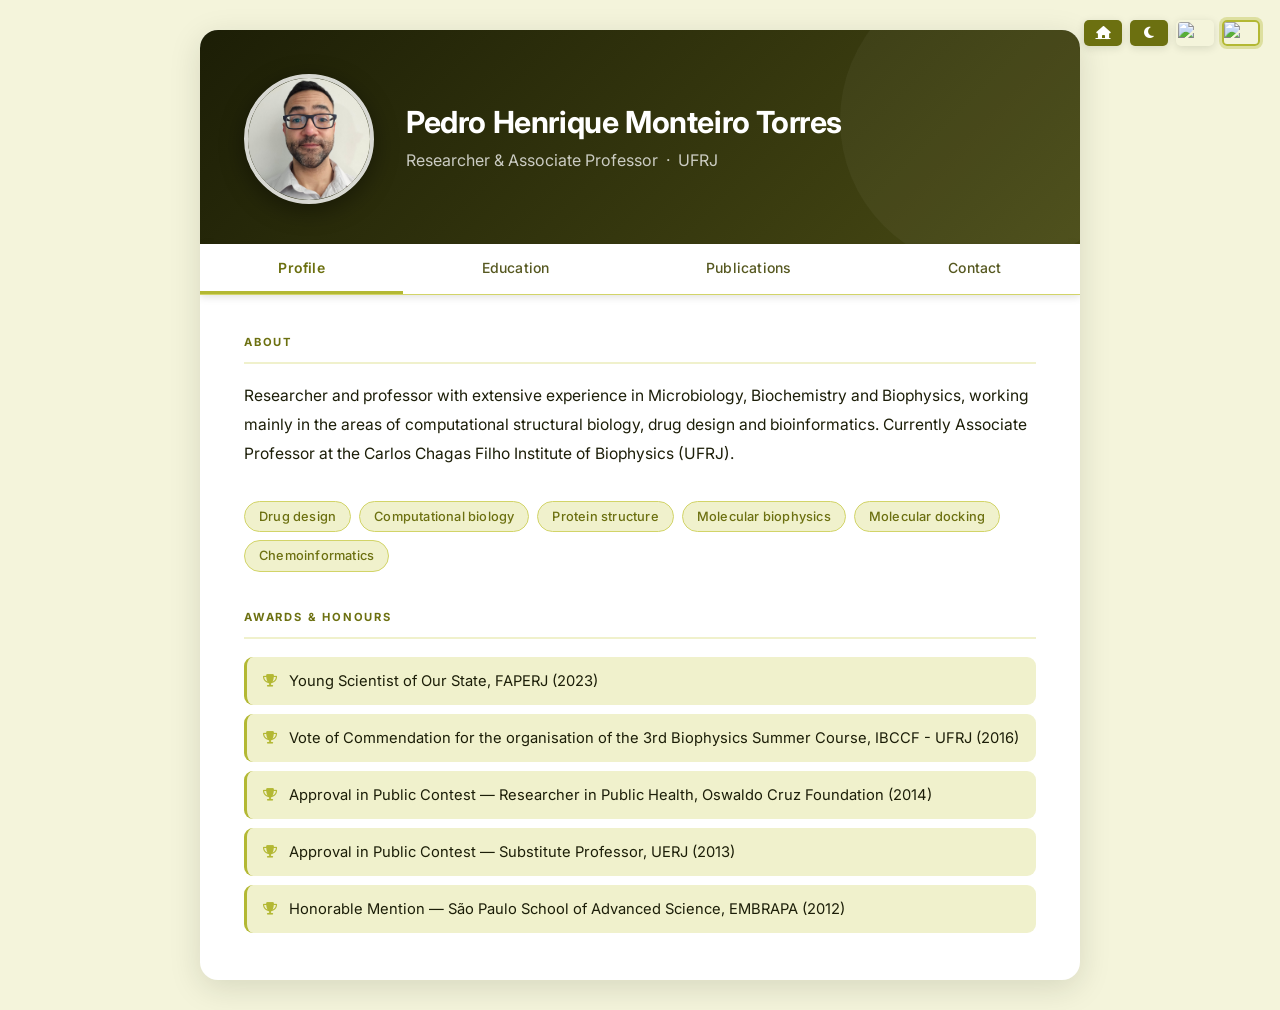
==== index.html @ a521c3f2 "Change favicon file reference from favicon.svg to favico.svg" ====
<!DOCTYPE html>
<html lang="en" data-theme="light">
<head>
    <meta charset="UTF-8">
    <meta name="viewport" content="width=device-width, initial-scale=1.0">
    <title>CV - Pedro Henrique Monteiro Torres</title>
    <link rel="preconnect" href="https://fonts.googleapis.com">
    <link rel="preconnect" href="https://fonts.gstatic.com" crossorigin>
    <link href="https://fonts.googleapis.com/css2?family=Inter:wght@300;400;500;600;700&display=swap" rel="stylesheet">
    <link rel="stylesheet" href="https://cdnjs.cloudflare.com/ajax/libs/font-awesome/6.5.0/css/all.min.css">
    <link rel="icon" type="image/svg+xml" href="favico.svg">
    <style>
        *, *::before, *::after { box-sizing: border-box; margin: 0; padding: 0; }

        /* ===== LIGHT MODE ===== */
        /* #b3b833 is decorative only (borders/dots). Text accents use #6c7010 (5:1 on white). */
        :root {
            --primary:       #26280a;
            --accent:        #6c7010;
            --accent-vivid:  #b3b833;
            --accent-light:  #f0f1cc;
            --text:          #1c1e08;
            --text-light:    #565820;
            --border:        #d2d468;
            --bg:            #f4f4db;
            --card:          #ffffff;
            --header-from:   #1c1e06;
            --header-to:     #484a14;
            --shadow:        rgba(26, 28, 8, 0.13);
            --tab-bg:        #ffffff;
            --toggle-bg:     #6c7010;
            --toggle-color:  #ffffff;
            --icon-bg:       #6c7010;
            --icon-color:    #ffffff;
        }

        /* ===== DARK MODE ===== */
        /* Background is near-black neutral. Only accents (#b3b833) carry the color. */
        [data-theme="dark"] {
            --primary:       #f0f0f0;
            --accent:        #b3b833;
            --accent-vivid:  #b3b833;
            --accent-light:  #1e1e1e;
            --text:          #e0e0e0;
            --text-light:    #888888;
            --border:        #2a2a2a;
            --bg:            #0d0d0d;
            --card:          #161616;
            --header-from:   #0d0d0d;
            --header-to:     #1c1c1c;
            --shadow:        rgba(0, 0, 0, 0.65);
            --tab-bg:        #161616;
            --toggle-bg:     #b3b833;
            --toggle-color:  #0d0d0d;
            --icon-bg:       #222222;
            --icon-color:    #b3b833;
        }

        body {
            font-family: 'Inter', -apple-system, BlinkMacSystemFont, "Segoe UI", sans-serif;
            line-height: 1.7;
            color: var(--text);
            background-color: var(--bg);
            margin: 0;
            padding: 30px 20px;
            min-height: 100vh;
            transition: background-color 0.3s, color 0.3s;
        }

        /* ===== CONTROLS ===== */
        .controls {
            position: fixed;
            top: 20px;
            right: 20px;
            display: flex;
            align-items: center;
            gap: 8px;
            z-index: 1000;
        }

        .theme-toggle {
            width: 38px;
            height: 26px;
            background: var(--toggle-bg);
            color: var(--toggle-color);
            border: none;
            border-radius: 5px;
            cursor: pointer;
            display: flex;
            align-items: center;
            justify-content: center;
            font-size: 0.82em;
            box-shadow: 0 2px 8px var(--shadow);
            transition: background 0.3s, color 0.3s, transform 0.2s;
            flex-shrink: 0;
        }

        .theme-toggle:hover { transform: scale(1.1); }

        .language-flag {
            width: 38px;
            height: 26px;
            cursor: pointer;
            border-radius: 5px;
            border: 2px solid transparent;
            box-shadow: 0 2px 8px var(--shadow);
            object-fit: cover;
            transition: transform 0.2s, border-color 0.2s, box-shadow 0.2s;
        }

        .language-flag:hover { transform: scale(1.1); }
        .language-flag.active {
            border-color: var(--accent-vivid);
            box-shadow: 0 0 0 3px rgba(179, 184, 51, 0.35);
        }

        /* ===== CONTAINER ===== */
        .container {
            max-width: 880px;
            margin: 0 auto;
            background: var(--card);
            border-radius: 18px;
            overflow: hidden;
            box-shadow: 0 8px 32px var(--shadow);
            transition: background 0.3s, box-shadow 0.3s;
        }

        .cv-language-content { display: none; }
        .cv-language-content.active { display: block; }

        /* ===== HEADER ===== */
        .header {
            background: linear-gradient(135deg, var(--header-from) 0%, var(--header-to) 100%);
            padding: 44px 44px 40px;
            color: #fff;
            display: flex;
            align-items: center;
            gap: 32px;
            position: relative;
            overflow: hidden;
            transition: background 0.3s;
        }

        .header::after {
            content: '';
            position: absolute;
            top: -60px; right: -60px;
            width: 300px; height: 300px;
            background: rgba(255,255,255,0.04);
            border-radius: 50%;
            pointer-events: none;
        }

        .profile-pic {
            width: 130px; height: 130px;
            border-radius: 50%;
            object-fit: cover;
            border: 4px solid rgba(255,255,255,0.82);
            box-shadow: 0 6px 24px rgba(0,0,0,0.4);
            flex-shrink: 0;
            position: relative; z-index: 1;
        }

        .header-info { position: relative; z-index: 1; }

        .header-info h1 {
            font-size: 1.9em;
            font-weight: 700;
            letter-spacing: -0.4px;
            margin-bottom: 6px;
            line-height: 1.2;
        }

        .header-info h2 {
            font-size: 1em;
            font-weight: 400;
            opacity: 0.75;
        }

        /* ===== NAVIGATION ===== */
        .tabs {
            display: flex;
            background: var(--tab-bg);
            border-bottom: 1px solid var(--border);
            position: sticky; top: 0; z-index: 100;
            box-shadow: 0 2px 8px var(--shadow);
            transition: background 0.3s, border-color 0.3s;
        }

        .tab-button {
            background: none;
            border: none;
            border-bottom: 3px solid transparent;
            color: var(--text-light);
            padding: 15px 20px;
            cursor: pointer;
            font-size: 0.875em;
            font-weight: 500;
            font-family: inherit;
            flex-grow: 1;
            transition: color 0.2s, background 0.2s, border-color 0.2s;
            letter-spacing: 0.2px;
        }

        .tab-button:hover {
            color: var(--accent);
            background: var(--accent-light);
        }

        .tab-button.active {
            color: var(--accent);
            border-bottom-color: var(--accent-vivid);
            font-weight: 600;
        }

        /* ===== CONTENT ===== */
        .tab-content {
            display: none;
            padding: 38px 44px;
            animation: fadeUp 0.3s ease;
        }

        .tab-content.active { display: block; }

        @keyframes fadeUp {
            from { opacity: 0; transform: translateY(10px); }
            to   { opacity: 1; transform: translateY(0); }
        }

        .section-title {
            font-size: 0.7em;
            font-weight: 700;
            text-transform: uppercase;
            letter-spacing: 1.8px;
            color: var(--accent);
            margin-bottom: 18px;
            padding-bottom: 10px;
            border-bottom: 2px solid var(--accent-light);
            transition: color 0.3s, border-color 0.3s;
        }

        .section-gap { margin-top: 36px; }

        .about-text {
            font-size: 0.975em;
            line-height: 1.85;
            margin-bottom: 32px;
            color: var(--text);
        }

        /* Awards */
        .awards-list { list-style: none; }

        .awards-list li {
            display: flex;
            align-items: flex-start;
            gap: 12px;
            padding: 13px 16px;
            margin-bottom: 9px;
            background: var(--accent-light);
            border-radius: 9px;
            border-left: 3px solid var(--accent-vivid);
            font-size: 0.92em;
            line-height: 1.5;
            transition: background 0.3s;
        }

        .awards-list li::before {
            content: '\f091';
            font-family: 'Font Awesome 6 Free';
            font-weight: 900;
            color: var(--accent-vivid);
            font-size: 0.85em;
            margin-top: 2px;
            flex-shrink: 0;
        }

        /* Timeline */
        .timeline { position: relative; padding-left: 28px; }

        .timeline::before {
            content: '';
            position: absolute;
            left: 7px; top: 8px; bottom: 4px;
            width: 2px;
            background: var(--border);
        }

        .timeline-item { position: relative; margin-bottom: 26px; }

        .timeline-item::before {
            content: '';
            position: absolute;
            left: -28px; top: 5px;
            width: 14px; height: 14px;
            border-radius: 50%;
            background: var(--card);
            border: 3px solid var(--accent-vivid);
            box-shadow: 0 0 0 3px rgba(179, 184, 51, 0.2);
            transition: background 0.3s;
        }

        .timeline-title {
            font-weight: 600;
            color: var(--primary);
            font-size: 0.95em;
            line-height: 1.4;
            transition: color 0.3s;
        }

        .timeline-sub {
            color: var(--text-light);
            font-size: 0.845em;
            margin-top: 3px;
        }

        /* Publications */
        .pub-list { list-style: none; }

        .pub-item {
            padding: 14px 16px;
            margin-bottom: 9px;
            background: var(--accent-light);
            border-radius: 9px;
            font-size: 0.875em;
            line-height: 1.65;
            border: 1px solid var(--border);
            transition: box-shadow 0.2s, border-color 0.2s, background 0.3s;
        }

        .pub-item:hover {
            box-shadow: 0 3px 14px var(--shadow);
            border-color: var(--accent-vivid);
        }

        .pub-item a {
            color: var(--accent);
            text-decoration: none;
            font-weight: 500;
            font-size: 0.9em;
        }

        .pub-item a:hover { text-decoration: underline; }

        /* Contact */
        .contact-grid {
            display: grid;
            grid-template-columns: 1fr 1fr;
            gap: 14px;
        }

        .contact-card {
            display: flex;
            align-items: center;
            gap: 14px;
            padding: 18px 20px;
            background: var(--accent-light);
            border-radius: 11px;
            text-decoration: none;
            color: var(--text);
            border: 1px solid var(--border);
            transition: border-color 0.2s, transform 0.2s, box-shadow 0.2s;
        }

        .contact-card:hover {
            border-color: var(--accent-vivid);
            transform: translateY(-2px);
            box-shadow: 0 5px 16px var(--shadow);
        }

        .contact-icon {
            width: 42px; height: 42px;
            background: var(--icon-bg);
            color: var(--icon-color);
            border-radius: 50%;
            display: flex;
            align-items: center;
            justify-content: center;
            font-size: 1em;
            flex-shrink: 0;
            transition: background 0.3s, color 0.3s;
        }

        .contact-label {
            font-size: 0.68em;
            text-transform: uppercase;
            letter-spacing: 1px;
            color: var(--text-light);
            font-weight: 600;
            margin-bottom: 2px;
        }

        .contact-value {
            font-size: 0.88em;
            font-weight: 500;
            color: var(--accent);
            word-break: break-all;
        }

        /* Keywords */
        .keywords-row {
            display: flex;
            flex-wrap: wrap;
            gap: 8px;
            margin-top: 10px;
        }

        .keyword-tag {
            background: var(--accent-light);
            color: var(--accent);
            border: 1px solid var(--border);
            border-radius: 20px;
            padding: 4px 14px;
            font-size: 0.8em;
            font-weight: 500;
            letter-spacing: 0.2px;
            transition: background 0.2s, border-color 0.2s;
        }

        .keyword-tag:hover {
            border-color: var(--accent-vivid);
            background: var(--accent-light);
        }

        /* Funding */
        .funding-item {
            padding: 14px 16px;
            margin-bottom: 9px;
            background: var(--accent-light);
            border-radius: 9px;
            border-left: 3px solid var(--accent-vivid);
            font-size: 0.88em;
            line-height: 1.6;
            transition: background 0.3s;
        }

        .funding-item strong {
            display: block;
            color: var(--primary);
            font-size: 0.95em;
            margin-bottom: 3px;
        }

        .funding-meta {
            color: var(--text-light);
            font-size: 0.85em;
        }

        /* Responsive */
        @media (max-width: 620px) {
            body { padding: 10px; }
            .header { flex-direction: column; text-align: center; padding: 32px 24px 28px; }
            .tab-content { padding: 28px 22px; }
            .contact-grid { grid-template-columns: 1fr; }
            .tab-button { padding: 13px 10px; font-size: 0.8em; }
        }
    </style>
</head>
<body>

    <div class="controls">
        <a class="theme-toggle" href="https://monteirotorres.github.io" title="Home" aria-label="Back to landing page">
            <i class="fas fa-house"></i>
        </a>
        <button class="theme-toggle" id="theme-toggle" onclick="toggleTheme()" aria-label="Toggle dark/light mode">
            <i class="fas fa-moon" id="theme-icon"></i>
        </button>
        <img src="https://flagcdn.com/w40/br.png" class="language-flag" id="flag-pt" onclick="setLanguage('pt')" alt="Português">
        <img src="https://flagcdn.com/w40/us.png" class="language-flag" id="flag-en" onclick="setLanguage('en')" alt="English">
    </div>

    <div class="container">

        <!-- ===== PORTUGUÊS ===== -->
        <div id="cv-pt" class="cv-language-content">
            <div class="header">
                <img src="foto.jpg" alt="Pedro Henrique Monteiro Torres" class="profile-pic">
                <div class="header-info">
                    <h1>Pedro Henrique Monteiro Torres</h1>
                    <h2>Pesquisador &amp; Professor Adjunto &nbsp;·&nbsp; UFRJ</h2>
                </div>
            </div>

            <div class="tabs">
                <button class="tab-button active" onclick="openTab(event, 'perfil-pt')">Perfil</button>
                <button class="tab-button" onclick="openTab(event, 'formacao-pt')">Formação</button>
                <button class="tab-button" onclick="openTab(event, 'publicacoes-pt')">Publicações</button>
                <button class="tab-button" onclick="openTab(event, 'contato-pt')">Contato</button>
            </div>

            <div id="perfil-pt" class="tab-content active">
                <h3 class="section-title">Sobre</h3>
                <p class="about-text">Pesquisador e professor com vasta experiência em Microbiologia, Bioquímica e Biofísica, atuando principalmente nas áreas de biologia estrutural computacional, desenho de fármacos e bioinformática. Atualmente Professor Adjunto no Instituto de Biofísica Carlos Chagas Filho (UFRJ).</p>
                <div class="keywords-row">
                    <span class="keyword-tag">Desenho de fármacos</span>
                    <span class="keyword-tag">Biologia computacional</span>
                    <span class="keyword-tag">Estrutura de proteínas</span>
                    <span class="keyword-tag">Biofísica molecular</span>
                    <span class="keyword-tag">Docking molecular</span>
                    <span class="keyword-tag">Quimioinformática</span>
                </div>
                <h3 class="section-title section-gap">Prêmios e Títulos</h3>
                <ul class="awards-list">
                    <li>Jovem Cientista do Nosso Estado, FAPERJ (2023)</li>
                    <li>Moção de Louvor pela organização do 3° Curso de Verão em Biofísica, IBCCF - UFRJ (2016)</li>
                    <li>Aprovação em Concurso Público — Pesquisador em Saúde Pública, Fundação Oswaldo Cruz (2014)</li>
                    <li>Aprovação em Concurso Público — Professor Substituto, UERJ (2013)</li>
                    <li>Menção Honrosa — São Paulo School of Advanced Science, EMBRAPA (2012)</li>
                </ul>
            </div>

            <div id="formacao-pt" class="tab-content">
                <h3 class="section-title">Formação Acadêmica</h3>
                <div class="timeline">
                    <div class="timeline-item">
                        <div class="timeline-title">Doutorado em Ciências Biológicas (Biofísica)</div>
                        <div class="timeline-sub">Universidade Federal do Rio de Janeiro (UFRJ) &nbsp;·&nbsp; 2014</div>
                    </div>
                    <div class="timeline-item">
                        <div class="timeline-title">Mestrado em Ciências Biológicas (Biofísica)</div>
                        <div class="timeline-sub">Universidade Federal do Rio de Janeiro (UFRJ) &nbsp;·&nbsp; 2010</div>
                    </div>
                    <div class="timeline-item">
                        <div class="timeline-title">Graduação em Ciências Biológicas: Microbiologia e Imunologia</div>
                        <div class="timeline-sub">Universidade Federal do Rio de Janeiro (UFRJ) &nbsp;·&nbsp; 2008</div>
                    </div>
                </div>
                <h3 class="section-title section-gap">Experiência Profissional</h3>
                <div class="timeline">
                    <div class="timeline-item">
                        <div class="timeline-title">Professor Adjunto</div>
                        <div class="timeline-sub">UFRJ &nbsp;·&nbsp; Mar 2020 – Atual</div>
                    </div>
                    <div class="timeline-item">
                        <div class="timeline-title">Pesquisador Associado</div>
                        <div class="timeline-sub">University of Cambridge &nbsp;·&nbsp; 2018 – 2020</div>
                    </div>
                    <div class="timeline-item">
                        <div class="timeline-title">Pesquisador (Programa de Computação Científica)</div>
                        <div class="timeline-sub">Fiocruz &nbsp;·&nbsp; 2016 – 2018</div>
                    </div>
                    <div class="timeline-item">
                        <div class="timeline-title">Professor Substituto</div>
                        <div class="timeline-sub">UERJ &nbsp;·&nbsp; 2013 – 2014</div>
                    </div>
                </div>
                <h3 class="section-title section-gap">Financiamentos</h3>
                <div class="funding-item">
                    <strong>Centro Multiusuário Darcy Fontoura de Almeida: do desenvolvimento de modelos animais a análises biofísicas e de biomoléculas na saúde e na doença</strong>
                    <span class="funding-meta">FINEP &nbsp;·&nbsp; Nº 1368/24 &nbsp;·&nbsp; 2025 – presente</span>
                </div>
                <div class="funding-item">
                    <strong>Buscando Novos Compostos com Potencial Terapêutico: Uma Visão Integrativa da Biologia Computacional</strong>
                    <span class="funding-meta">FAPERJ &nbsp;·&nbsp; E-26/200.155/2023 &nbsp;·&nbsp; 2023 – 2025</span>
                </div>
                <div class="funding-item">
                    <strong>Desenvolvimento, Integração e Aplicação de Ferramentas Computacionais na Prospecção de Alvos e Compostos com Potencial Terapêutico</strong>
                    <span class="funding-meta">FAPERJ &nbsp;·&nbsp; E-26/211.545/2021 &nbsp;·&nbsp; 2022 – 2024</span>
                </div>
                <div class="funding-item">
                    <strong>Receptor para Fator de Ativação de Plaquetas (PAF) e Lisofosfatidilcolina (LPC) em <em>Trypanosoma cruzi</em> como Alvo para Quimioterapia Experimental</strong>
                    <span class="funding-meta">CNPq &nbsp;·&nbsp; 2022 – 2025</span>
                </div>
            </div>

            <div id="publicacoes-pt" class="tab-content">
                <h3 class="section-title">Artigos em Periódicos</h3>
                <ul class="pub-list">
                    <li class="pub-item">BANDEIRA, P.T. et al. (2025). Immunolocalization and 3D modeling of three unique proteins belonging to the costa of <em>Tritrichomonas foetus</em>. <em>Parasitology Research</em>. <a href="https://doi.org/10.1007/s00436-025-08466-4" target="_blank">[DOI]</a></li>
                    <li class="pub-item">GOMES, V.M.S. et al. (2025). RND/HAE-1 members in the Pseudomonadota phylum: exploring multidrug resistance. <em>Biophysical Reviews</em>. <a href="https://doi.org/10.1007/s12551-025-01297-8" target="_blank">[DOI]</a></li>
                    <li class="pub-item">DE VASCONCELOS E SOUZA, A. et al. (2024). Gene Expression and Prognostic Value of NADPH Oxidase Enzymes in Breast Cancer. <em>International Journal of Molecular Sciences</em>. <a href="https://doi.org/10.3390/ijms25063464" target="_blank">[DOI]</a></li>
                    <li class="pub-item">MOTTIN, M. et al. (2022). Chalcones from <em>Angelica keiskei</em> (ashitaba) inhibit key Zika virus replication proteins. <em>Bioorganic Chemistry</em>. <a href="https://doi.org/10.1016/j.bioorg.2022.105649" target="_blank">[DOI]</a></li>
                    <li class="pub-item">COELHO, F.S. et al. (2021). A novel receptor for platelet-activating factor and lysophosphatidylcholine in <em>Trypanosoma cruzi</em>. <em>Molecular Microbiology</em>. <a href="https://doi.org/10.1111/mmi.14778" target="_blank">[DOI]</a></li>
                    <li class="pub-item">ALSULAMI, A.F. et al. (2021). COSMIC Cancer Gene Census 3D database: understanding the impacts of mutations on cancer targets. <em>Briefings in Bioinformatics</em>. <a href="https://doi.org/10.1093/bib/bbab220" target="_blank">[DOI]</a></li>
                    <li class="pub-item">JOFILY, P. et al. (2021). Improving Blind Docking in DOCK6 through an Automated Preliminary Fragment Probing Strategy. <em>Molecules</em>. <a href="https://doi.org/10.3390/molecules26051224" target="_blank">[DOI]</a></li>
                    <li class="pub-item">MENDES, V. et al. (2021). Inhibiting <em>Mycobacterium tuberculosis</em> CoaBC by targeting an allosteric site. <em>Nature Communications</em>. <a href="https://doi.org/10.1038/s41467-020-20224-x" target="_blank">[DOI]</a></li>
                    <li class="pub-item">BEAUDOIN, C.A. et al. (2021). Predicted structural mimicry of spike receptor-binding motifs from highly pathogenic human coronaviruses. <em>Computational and Structural Biotechnology Journal</em>. <a href="https://doi.org/10.1016/j.csbj.2021.06.041" target="_blank">[DOI]</a></li>
                    <li class="pub-item">TORRES, P.H.M. et al. (2021). ProtCHOIR: a tool for proteome-scale generation of homo-oligomers. <em>Briefings in Bioinformatics</em>. <a href="https://doi.org/10.1093/bib/bbab182" target="_blank">[DOI]</a></li>
                    <li class="pub-item">ALSULAMI, A.F. et al. (2021). SARS-CoV-2 3D database: understanding the coronavirus proteome and evaluating possible drug targets. <em>Briefings in Bioinformatics</em>. <a href="https://doi.org/10.1093/bib/bbaa404" target="_blank">[DOI]</a></li>
                    <li class="pub-item">VEDITHI, S.C. et al. (2021). Structure-Guided Computational Approaches to Unravel Druggable Proteomic Landscape of <em>Mycobacterium leprae</em>. <em>Frontiers in Molecular Biosciences</em>. <a href="https://doi.org/10.3389/fmolb.2021.663301" target="_blank">[DOI]</a></li>
                    <li class="pub-item">COPOIU, L. et al. (2020). ProCarbDB: a database of carbohydrate-binding proteins. <em>Nucleic Acids Research</em>. <a href="https://doi.org/10.1093/nar/gkz860" target="_blank">[DOI]</a></li>
                    <li class="pub-item">TORRES, P.H.M. et al. (2019). Key Topics in Molecular Docking for Drug Design. <em>International Journal of Molecular Sciences</em>. <a href="https://doi.org/10.3390/ijms20184574" target="_blank">[DOI]</a></li>
                    <li class="pub-item">SKWARK, M.J. et al. (2019). Mabellini: a genome-wide database for understanding the structural proteome of <em>Mycobacterium abscessus</em>. <em>Database — Journal of Biological Databases and Curation</em>. <a href="https://doi.org/10.1093/database/baz113" target="_blank">[DOI]</a></li>
                    <li class="pub-item">MARYAM, A. et al. (2019). The Molecular Organization of Human cGMP Specific Phosphodiesterase 6 (PDE6). <em>Computational and Structural Biotechnology Journal</em>. <a href="https://doi.org/10.1016/j.csbj.2019.03.004" target="_blank">[DOI]</a></li>
                    <li class="pub-item">MOTTIN, M. et al. (2018). Computational drug discovery for the Zika virus. <em>Brazilian Journal of Pharmaceutical Sciences</em>. <a href="https://doi.org/10.1590/s2175-97902018000001002" target="_blank">[DOI]</a></li>
                    <li class="pub-item">GÓMEZ, M.M. et al. (2018). Genomic and structural features of the yellow fever virus from the 2016–2017 Brazilian outbreak. <em>Journal of General Virology</em>. <a href="https://doi.org/10.1099/jgv.0.001033" target="_blank">[DOI]</a></li>
                    <li class="pub-item">MARTINS, L.C. et al. (2018). Investigation of the binding mode of a novel cruzain inhibitor by docking, molecular dynamics, ab initio and MM/PBSA calculations. <em>Journal of Computer-Aided Molecular Design</em>. <a href="https://doi.org/10.1007/s10822-018-0112-3" target="_blank">[DOI]</a></li>
                    <li class="pub-item">MOTTIN, M. et al. (2018). The A–Z of Zika drug discovery. <em>Drug Discovery Today</em>. <a href="https://doi.org/10.1016/j.drudis.2018.06.014" target="_blank">[DOI]</a></li>
                    <li class="pub-item">SODERO, A.C.R. et al. (2017). Insights into cytochrome bc1 complex binding mode of antimalarial 2-hydroxy-1,4-naphthoquinones. <em>Memorias do Instituto Oswaldo Cruz</em>. <a href="https://doi.org/10.1590/0074-02760160417" target="_blank">[DOI]</a></li>
                    <li class="pub-item">TORRES, P.H.M. et al. (2016). Alternative Model for RND-Type Efflux Pump. <em>Journal of the Brazilian Chemical Society</em>. <a href="https://doi.org/10.5935/0103-5053.20160125" target="_blank">[DOI]</a></li>
                    <li class="pub-item">COSTA, L.B. et al. (2016). Compound profiling and 3D-QSAR studies of hydrazone derivatives with activity against intracellular <em>Trypanosoma cruzi</em>. <em>Bioorganic &amp; Medicinal Chemistry</em>. <a href="https://doi.org/10.1016/j.bmc.2016.02.027" target="_blank">[DOI]</a></li>
                    <li class="pub-item">SOARES, R.O. et al. (2016). Dataset showing the impact of the protonation states on molecular dynamics of HIV protease. <em>Data in Brief</em>. <a href="https://doi.org/10.1016/j.dib.2016.07.040" target="_blank">[DOI]</a></li>
                    <li class="pub-item">SOARES, R.O. et al. (2016). Unraveling HIV Protease Flaps Dynamics by Constant pH Molecular Dynamics Simulations. <em>Journal of Structural Biology</em>. <a href="https://doi.org/10.1016/j.jsb.2016.06.006" target="_blank">[DOI]</a></li>
                    <li class="pub-item">DE OLIVEIRA, V.M. et al. (2014). New treatments for Chagas disease and the relationship between chagasic patients and cancers. <em>Cancer Research Journal</em>. <a href="https://doi.org/10.11648/j.crj.s.2014020601.12" target="_blank">[DOI]</a></li>
                    <li class="pub-item">HOELZ, L.V.B. et al. (2013). G Protein-Coupled Receptors. <em>Revista Virtual de Química</em>. <a href="https://doi.org/10.5935/1984-6835.20130071" target="_blank">[DOI]</a></li>
                    <li class="pub-item">TORRES, P.H.M. et al. (2011). Structural analysis of the N-terminal fragment of the antiangiogenic protein endostatin. <em>Proteins</em>. <a href="https://doi.org/10.1002/prot.23096" target="_blank">[DOI]</a></li>
                </ul>
                <h3 class="section-title section-gap">Preprints</h3>
                <ul class="pub-list">
                    <li class="pub-item">SKWARK, M.J. et al. (2019). Analysis of metabolic pathways in mycobacteria to aid drug-target identification. <em>bioRxiv</em>. <a href="https://doi.org/10.1101/535856" target="_blank">[DOI]</a></li>
                </ul>
                <h3 class="section-title section-gap">Capítulos de Livros</h3>
                <ul class="pub-list">
                    <li class="pub-item">Waman, V.P. et al. (2020). The Genome3D Consortium for Structural Annotations of Selected Model Organisms. In: <em>Methods in Molecular Biology</em>. <a href="https://doi.org/10.1007/978-1-0716-0708-4_3" target="_blank">[DOI]</a></li>
                    <li class="pub-item">HOELZ, L.V.B. et al. (2015). G Protein-Coupled Receptors. In: <em>Compendium of Medicinal Chemistry</em>.</li>
                </ul>
                <h3 class="section-title section-gap">Resumos em Anais de Eventos</h3>
                <ul class="pub-list">
                    <li class="pub-item">TORRES, P.H.M. et al. (2010). Conformational Analysis of an Antiangiogenic and Antitumor Endostatin-Derived Peptide. In: <em>II Encontro Anual do INBEB</em>.</li>
                    <li class="pub-item">TORRES, P.H.M. et al. (2010). Conformational Analysis of an Antiangiogenic and Antitumor Endostatin-Derived Peptide. In: <em>3rd Latin American Protein Society Meeting</em>.</li>
                    <li class="pub-item">TORRES, P.H.M. et al. (2010). Molecular Dynamics Assisted Planning of Antiangiogenic Peptides Based on Endostatin. In: <em>III Latin American Postgraduate Program of Biophysics Course</em>.</li>
                </ul>
            </div>

            <div id="contato-pt" class="tab-content">
                <h3 class="section-title">Entre em Contato</h3>
                <div class="contact-grid">
                    <a href="mailto:monteirotorres@biof.ufrj.br" class="contact-card">
                        <div class="contact-icon"><i class="fas fa-envelope"></i></div>
                        <div>
                            <div class="contact-label">Email</div>
                            <div class="contact-value">monteirotorres@biof.ufrj.br</div>
                        </div>
                    </a>
                    <a href="http://lattes.cnpq.br/4188974374017863" target="_blank" class="contact-card">
                        <div class="contact-icon"><i class="fas fa-graduation-cap"></i></div>
                        <div>
                            <div class="contact-label">Currículo Lattes</div>
                            <div class="contact-value">Ver perfil no CNPq</div>
                        </div>
                    </a>
                    <a href="https://orcid.org/0000-0002-0945-1495" target="_blank" class="contact-card">
                        <div class="contact-icon"><i class="fab fa-orcid"></i></div>
                        <div>
                            <div class="contact-label">ORCID</div>
                            <div class="contact-value">0000-0002-0945-1495</div>
                        </div>
                    </a>
                    <a href="http://lmdm.biof.ufrj.br/en/" target="_blank" class="contact-card">
                        <div class="contact-icon"><i class="fas fa-flask"></i></div>
                        <div>
                            <div class="contact-label">Laboratório</div>
                            <div class="contact-value">LMDM – UFRJ</div>
                        </div>
                    </a>
                    <a href="http://www.researcherid.com/rid/C-7657-2015" target="_blank" class="contact-card">
                        <div class="contact-icon"><i class="fas fa-id-badge"></i></div>
                        <div>
                            <div class="contact-label">ResearcherID</div>
                            <div class="contact-value">C-7657-2015</div>
                        </div>
                    </a>
                    <a href="http://www.scopus.com/inward/authorDetails.url?authorID=57150247900&partnerID=MN8TOARS" target="_blank" class="contact-card">
                        <div class="contact-icon"><i class="fas fa-book-open"></i></div>
                        <div>
                            <div class="contact-label">Scopus Author ID</div>
                            <div class="contact-value">57150247900</div>
                        </div>
                    </a>
                </div>
            </div>
        </div>

        <!-- ===== ENGLISH ===== -->
        <div id="cv-en" class="cv-language-content">
            <div class="header">
                <img src="foto.jpg" alt="Pedro Henrique Monteiro Torres" class="profile-pic">
                <div class="header-info">
                    <h1>Pedro Henrique Monteiro Torres</h1>
                    <h2>Researcher &amp; Associate Professor &nbsp;·&nbsp; UFRJ</h2>
                </div>
            </div>

            <div class="tabs">
                <button class="tab-button active" onclick="openTab(event, 'perfil-en')">Profile</button>
                <button class="tab-button" onclick="openTab(event, 'formacao-en')">Education</button>
                <button class="tab-button" onclick="openTab(event, 'publicacoes-en')">Publications</button>
                <button class="tab-button" onclick="openTab(event, 'contato-en')">Contact</button>
            </div>

            <div id="perfil-en" class="tab-content active">
                <h3 class="section-title">About</h3>
                <p class="about-text">Researcher and professor with extensive experience in Microbiology, Biochemistry and Biophysics, working mainly in the areas of computational structural biology, drug design and bioinformatics. Currently Associate Professor at the Carlos Chagas Filho Institute of Biophysics (UFRJ).</p>
                <div class="keywords-row">
                    <span class="keyword-tag">Drug design</span>
                    <span class="keyword-tag">Computational biology</span>
                    <span class="keyword-tag">Protein structure</span>
                    <span class="keyword-tag">Molecular biophysics</span>
                    <span class="keyword-tag">Molecular docking</span>
                    <span class="keyword-tag">Chemoinformatics</span>
                </div>
                <h3 class="section-title section-gap">Awards &amp; Honours</h3>
                <ul class="awards-list">
                    <li>Young Scientist of Our State, FAPERJ (2023)</li>
                    <li>Vote of Commendation for the organisation of the 3rd Biophysics Summer Course, IBCCF - UFRJ (2016)</li>
                    <li>Approval in Public Contest — Researcher in Public Health, Oswaldo Cruz Foundation (2014)</li>
                    <li>Approval in Public Contest — Substitute Professor, UERJ (2013)</li>
                    <li>Honorable Mention — São Paulo School of Advanced Science, EMBRAPA (2012)</li>
                </ul>
            </div>

            <div id="formacao-en" class="tab-content">
                <h3 class="section-title">Academic Background</h3>
                <div class="timeline">
                    <div class="timeline-item">
                        <div class="timeline-title">PhD in Biological Sciences (Biophysics)</div>
                        <div class="timeline-sub">Federal University of Rio de Janeiro (UFRJ) &nbsp;·&nbsp; 2014</div>
                    </div>
                    <div class="timeline-item">
                        <div class="timeline-title">Master in Biological Sciences (Biophysics)</div>
                        <div class="timeline-sub">Federal University of Rio de Janeiro (UFRJ) &nbsp;·&nbsp; 2010</div>
                    </div>
                    <div class="timeline-item">
                        <div class="timeline-title">Bachelor in Biological Sciences: Microbiology and Immunology</div>
                        <div class="timeline-sub">Federal University of Rio de Janeiro (UFRJ) &nbsp;·&nbsp; 2008</div>
                    </div>
                </div>
                <h3 class="section-title section-gap">Professional Experience</h3>
                <div class="timeline">
                    <div class="timeline-item">
                        <div class="timeline-title">Associate Professor</div>
                        <div class="timeline-sub">UFRJ &nbsp;·&nbsp; Mar 2020 – Present</div>
                    </div>
                    <div class="timeline-item">
                        <div class="timeline-title">Associate Researcher</div>
                        <div class="timeline-sub">University of Cambridge &nbsp;·&nbsp; 2018 – 2020</div>
                    </div>
                    <div class="timeline-item">
                        <div class="timeline-title">Researcher (Scientific Computing Program)</div>
                        <div class="timeline-sub">Fiocruz &nbsp;·&nbsp; 2016 – 2018</div>
                    </div>
                    <div class="timeline-item">
                        <div class="timeline-title">Substitute Professor</div>
                        <div class="timeline-sub">UERJ &nbsp;·&nbsp; 2013 – 2014</div>
                    </div>
                </div>
                <h3 class="section-title section-gap">Funding</h3>
                <div class="funding-item">
                    <strong>Darcy Fontoura de Almeida Multiuser Center: from the development of animal models to biophysical and biomolecular analyses in health and disease</strong>
                    <span class="funding-meta">FINEP &nbsp;·&nbsp; No. 1368/24 &nbsp;·&nbsp; 2025 – present</span>
                </div>
                <div class="funding-item">
                    <strong>Searching for New Compounds with Therapeutic Potential: An Integrative View of Computational Biology</strong>
                    <span class="funding-meta">FAPERJ &nbsp;·&nbsp; E-26/200.155/2023 &nbsp;·&nbsp; 2023 – 2025</span>
                </div>
                <div class="funding-item">
                    <strong>Development, Integration and Application of Computational Tools in the Prospecting of Targets and Compounds with Therapeutic Potential</strong>
                    <span class="funding-meta">FAPERJ &nbsp;·&nbsp; E-26/211.545/2021 &nbsp;·&nbsp; 2022 – 2024</span>
                </div>
                <div class="funding-item">
                    <strong>Receptor for Platelet Activating Factor (PAF) and Lysophosphatidylcholine (LPC) in <em>Trypanosoma cruzi</em> as a Target for Experimental Chemotherapy</strong>
                    <span class="funding-meta">CNPq &nbsp;·&nbsp; 2022 – 2025</span>
                </div>
            </div>

            <div id="publicacoes-en" class="tab-content">
                <h3 class="section-title">Journal Articles</h3>
                <ul class="pub-list">
                    <li class="pub-item">BANDEIRA, P.T. et al. (2025). Immunolocalization and 3D modeling of three unique proteins belonging to the costa of <em>Tritrichomonas foetus</em>. <em>Parasitology Research</em>. <a href="https://doi.org/10.1007/s00436-025-08466-4" target="_blank">[DOI]</a></li>
                    <li class="pub-item">GOMES, V.M.S. et al. (2025). RND/HAE-1 members in the Pseudomonadota phylum: exploring multidrug resistance. <em>Biophysical Reviews</em>. <a href="https://doi.org/10.1007/s12551-025-01297-8" target="_blank">[DOI]</a></li>
                    <li class="pub-item">DE VASCONCELOS E SOUZA, A. et al. (2024). Gene Expression and Prognostic Value of NADPH Oxidase Enzymes in Breast Cancer. <em>International Journal of Molecular Sciences</em>. <a href="https://doi.org/10.3390/ijms25063464" target="_blank">[DOI]</a></li>
                    <li class="pub-item">MOTTIN, M. et al. (2022). Chalcones from <em>Angelica keiskei</em> (ashitaba) inhibit key Zika virus replication proteins. <em>Bioorganic Chemistry</em>. <a href="https://doi.org/10.1016/j.bioorg.2022.105649" target="_blank">[DOI]</a></li>
                    <li class="pub-item">COELHO, F.S. et al. (2021). A novel receptor for platelet-activating factor and lysophosphatidylcholine in <em>Trypanosoma cruzi</em>. <em>Molecular Microbiology</em>. <a href="https://doi.org/10.1111/mmi.14778" target="_blank">[DOI]</a></li>
                    <li class="pub-item">ALSULAMI, A.F. et al. (2021). COSMIC Cancer Gene Census 3D database: understanding the impacts of mutations on cancer targets. <em>Briefings in Bioinformatics</em>. <a href="https://doi.org/10.1093/bib/bbab220" target="_blank">[DOI]</a></li>
                    <li class="pub-item">JOFILY, P. et al. (2021). Improving Blind Docking in DOCK6 through an Automated Preliminary Fragment Probing Strategy. <em>Molecules</em>. <a href="https://doi.org/10.3390/molecules26051224" target="_blank">[DOI]</a></li>
                    <li class="pub-item">MENDES, V. et al. (2021). Inhibiting <em>Mycobacterium tuberculosis</em> CoaBC by targeting an allosteric site. <em>Nature Communications</em>. <a href="https://doi.org/10.1038/s41467-020-20224-x" target="_blank">[DOI]</a></li>
                    <li class="pub-item">BEAUDOIN, C.A. et al. (2021). Predicted structural mimicry of spike receptor-binding motifs from highly pathogenic human coronaviruses. <em>Computational and Structural Biotechnology Journal</em>. <a href="https://doi.org/10.1016/j.csbj.2021.06.041" target="_blank">[DOI]</a></li>
                    <li class="pub-item">TORRES, P.H.M. et al. (2021). ProtCHOIR: a tool for proteome-scale generation of homo-oligomers. <em>Briefings in Bioinformatics</em>. <a href="https://doi.org/10.1093/bib/bbab182" target="_blank">[DOI]</a></li>
                    <li class="pub-item">ALSULAMI, A.F. et al. (2021). SARS-CoV-2 3D database: understanding the coronavirus proteome and evaluating possible drug targets. <em>Briefings in Bioinformatics</em>. <a href="https://doi.org/10.1093/bib/bbaa404" target="_blank">[DOI]</a></li>
                    <li class="pub-item">VEDITHI, S.C. et al. (2021). Structure-Guided Computational Approaches to Unravel Druggable Proteomic Landscape of <em>Mycobacterium leprae</em>. <em>Frontiers in Molecular Biosciences</em>. <a href="https://doi.org/10.3389/fmolb.2021.663301" target="_blank">[DOI]</a></li>
                    <li class="pub-item">COPOIU, L. et al. (2020). ProCarbDB: a database of carbohydrate-binding proteins. <em>Nucleic Acids Research</em>. <a href="https://doi.org/10.1093/nar/gkz860" target="_blank">[DOI]</a></li>
                    <li class="pub-item">TORRES, P.H.M. et al. (2019). Key Topics in Molecular Docking for Drug Design. <em>International Journal of Molecular Sciences</em>. <a href="https://doi.org/10.3390/ijms20184574" target="_blank">[DOI]</a></li>
                    <li class="pub-item">SKWARK, M.J. et al. (2019). Mabellini: a genome-wide database for understanding the structural proteome of <em>Mycobacterium abscessus</em>. <em>Database — Journal of Biological Databases and Curation</em>. <a href="https://doi.org/10.1093/database/baz113" target="_blank">[DOI]</a></li>
                    <li class="pub-item">MARYAM, A. et al. (2019). The Molecular Organization of Human cGMP Specific Phosphodiesterase 6 (PDE6). <em>Computational and Structural Biotechnology Journal</em>. <a href="https://doi.org/10.1016/j.csbj.2019.03.004" target="_blank">[DOI]</a></li>
                    <li class="pub-item">MOTTIN, M. et al. (2018). Computational drug discovery for the Zika virus. <em>Brazilian Journal of Pharmaceutical Sciences</em>. <a href="https://doi.org/10.1590/s2175-97902018000001002" target="_blank">[DOI]</a></li>
                    <li class="pub-item">GÓMEZ, M.M. et al. (2018). Genomic and structural features of the yellow fever virus from the 2016–2017 Brazilian outbreak. <em>Journal of General Virology</em>. <a href="https://doi.org/10.1099/jgv.0.001033" target="_blank">[DOI]</a></li>
                    <li class="pub-item">MARTINS, L.C. et al. (2018). Investigation of the binding mode of a novel cruzain inhibitor by docking, molecular dynamics, ab initio and MM/PBSA calculations. <em>Journal of Computer-Aided Molecular Design</em>. <a href="https://doi.org/10.1007/s10822-018-0112-3" target="_blank">[DOI]</a></li>
                    <li class="pub-item">MOTTIN, M. et al. (2018). The A–Z of Zika drug discovery. <em>Drug Discovery Today</em>. <a href="https://doi.org/10.1016/j.drudis.2018.06.014" target="_blank">[DOI]</a></li>
                    <li class="pub-item">SODERO, A.C.R. et al. (2017). Insights into cytochrome bc1 complex binding mode of antimalarial 2-hydroxy-1,4-naphthoquinones. <em>Memorias do Instituto Oswaldo Cruz</em>. <a href="https://doi.org/10.1590/0074-02760160417" target="_blank">[DOI]</a></li>
                    <li class="pub-item">TORRES, P.H.M. et al. (2016). Alternative Model for RND-Type Efflux Pump. <em>Journal of the Brazilian Chemical Society</em>. <a href="https://doi.org/10.5935/0103-5053.20160125" target="_blank">[DOI]</a></li>
                    <li class="pub-item">COSTA, L.B. et al. (2016). Compound profiling and 3D-QSAR studies of hydrazone derivatives with activity against intracellular <em>Trypanosoma cruzi</em>. <em>Bioorganic &amp; Medicinal Chemistry</em>. <a href="https://doi.org/10.1016/j.bmc.2016.02.027" target="_blank">[DOI]</a></li>
                    <li class="pub-item">SOARES, R.O. et al. (2016). Dataset showing the impact of the protonation states on molecular dynamics of HIV protease. <em>Data in Brief</em>. <a href="https://doi.org/10.1016/j.dib.2016.07.040" target="_blank">[DOI]</a></li>
                    <li class="pub-item">SOARES, R.O. et al. (2016). Unraveling HIV Protease Flaps Dynamics by Constant pH Molecular Dynamics Simulations. <em>Journal of Structural Biology</em>. <a href="https://doi.org/10.1016/j.jsb.2016.06.006" target="_blank">[DOI]</a></li>
                    <li class="pub-item">DE OLIVEIRA, V.M. et al. (2014). New treatments for Chagas disease and the relationship between chagasic patients and cancers. <em>Cancer Research Journal</em>. <a href="https://doi.org/10.11648/j.crj.s.2014020601.12" target="_blank">[DOI]</a></li>
                    <li class="pub-item">HOELZ, L.V.B. et al. (2013). G Protein-Coupled Receptors. <em>Revista Virtual de Química</em>. <a href="https://doi.org/10.5935/1984-6835.20130071" target="_blank">[DOI]</a></li>
                    <li class="pub-item">TORRES, P.H.M. et al. (2011). Structural analysis of the N-terminal fragment of the antiangiogenic protein endostatin. <em>Proteins</em>. <a href="https://doi.org/10.1002/prot.23096" target="_blank">[DOI]</a></li>
                </ul>
                <h3 class="section-title section-gap">Preprints</h3>
                <ul class="pub-list">
                    <li class="pub-item">SKWARK, M.J. et al. (2019). Analysis of metabolic pathways in mycobacteria to aid drug-target identification. <em>bioRxiv</em>. <a href="https://doi.org/10.1101/535856" target="_blank">[DOI]</a></li>
                </ul>
                <h3 class="section-title section-gap">Book Chapters</h3>
                <ul class="pub-list">
                    <li class="pub-item">Waman, V.P. et al. (2020). The Genome3D Consortium for Structural Annotations of Selected Model Organisms. In: <em>Methods in Molecular Biology</em>. <a href="https://doi.org/10.1007/978-1-0716-0708-4_3" target="_blank">[DOI]</a></li>
                    <li class="pub-item">HOELZ, L.V.B. et al. (2015). G Protein-Coupled Receptors. In: <em>Compendium of Medicinal Chemistry</em>.</li>
                </ul>
                <h3 class="section-title section-gap">Abstracts in Event Proceedings</h3>
                <ul class="pub-list">
                    <li class="pub-item">TORRES, P.H.M. et al. (2010). Conformational Analysis of an Antiangiogenic and Antitumor Endostatin-Derived Peptide. In: <em>II INBEB Annual Meeting</em>.</li>
                    <li class="pub-item">TORRES, P.H.M. et al. (2010). Conformational Analysis of an Antiangiogenic and Antitumor Endostatin-Derived Peptide. In: <em>3rd Latin American Protein Society Meeting</em>.</li>
                    <li class="pub-item">TORRES, P.H.M. et al. (2010). Molecular Dynamics Assisted Planning of Antiangiogenic Peptides Based on Endostatin. In: <em>III Latin American Postgraduate Program of Biophysics Course</em>.</li>
                </ul>
            </div>

            <div id="contato-en" class="tab-content">
                <h3 class="section-title">Get in Touch</h3>
                <div class="contact-grid">
                    <a href="mailto:monteirotorres@biof.ufrj.br" class="contact-card">
                        <div class="contact-icon"><i class="fas fa-envelope"></i></div>
                        <div>
                            <div class="contact-label">Email</div>
                            <div class="contact-value">monteirotorres@biof.ufrj.br</div>
                        </div>
                    </a>
                    <a href="http://lattes.cnpq.br/4188974374017863" target="_blank" class="contact-card">
                        <div class="contact-icon"><i class="fas fa-graduation-cap"></i></div>
                        <div>
                            <div class="contact-label">Lattes CV</div>
                            <div class="contact-value">View CNPq profile</div>
                        </div>
                    </a>
                    <a href="https://orcid.org/0000-0002-0945-1495" target="_blank" class="contact-card">
                        <div class="contact-icon"><i class="fab fa-orcid"></i></div>
                        <div>
                            <div class="contact-label">ORCID</div>
                            <div class="contact-value">0000-0002-0945-1495</div>
                        </div>
                    </a>
                    <a href="http://lmdm.biof.ufrj.br/en/" target="_blank" class="contact-card">
                        <div class="contact-icon"><i class="fas fa-flask"></i></div>
                        <div>
                            <div class="contact-label">Laboratory</div>
                            <div class="contact-value">LMDM – UFRJ</div>
                        </div>
                    </a>
                    <a href="http://www.researcherid.com/rid/C-7657-2015" target="_blank" class="contact-card">
                        <div class="contact-icon"><i class="fas fa-id-badge"></i></div>
                        <div>
                            <div class="contact-label">ResearcherID</div>
                            <div class="contact-value">C-7657-2015</div>
                        </div>
                    </a>
                    <a href="http://www.scopus.com/inward/authorDetails.url?authorID=57150247900&partnerID=MN8TOARS" target="_blank" class="contact-card">
                        <div class="contact-icon"><i class="fas fa-book-open"></i></div>
                        <div>
                            <div class="contact-label">Scopus Author ID</div>
                            <div class="contact-value">57150247900</div>
                        </div>
                    </a>
                </div>
            </div>
        </div>
    </div>

    <script>
        function openTab(evt, tabName) {
            const parent = evt.currentTarget.closest('.cv-language-content');
            Array.from(parent.getElementsByClassName('tab-content')).forEach(el => el.classList.remove('active'));
            Array.from(parent.getElementsByClassName('tab-button')).forEach(el => el.classList.remove('active'));
            document.getElementById(tabName).classList.add('active');
            evt.currentTarget.classList.add('active');
        }

        function setLanguage(lang) {
            ['pt', 'en'].forEach(l => {
                document.getElementById('cv-' + l).classList.remove('active');
                document.getElementById('flag-' + l).classList.remove('active');
            });
            document.getElementById('cv-' + lang).classList.add('active');
            document.getElementById('flag-' + lang).classList.add('active');
            document.documentElement.lang = lang === 'pt' ? 'pt-BR' : 'en';
            document.querySelector('#cv-' + lang + ' .tab-button').click();
            localStorage.setItem('cv-lang', lang);
        }

        function toggleTheme() {
            const html = document.documentElement;
            const isDark = html.getAttribute('data-theme') === 'dark';
            const newTheme = isDark ? 'light' : 'dark';
            html.setAttribute('data-theme', newTheme);
            document.getElementById('theme-icon').className = isDark ? 'fas fa-moon' : 'fas fa-sun';
            localStorage.setItem('cv-theme', newTheme);
        }

        document.addEventListener('DOMContentLoaded', () => {
            const savedTheme = localStorage.getItem('cv-theme') ||
                (window.matchMedia('(prefers-color-scheme: dark)').matches ? 'dark' : 'light');
            document.documentElement.setAttribute('data-theme', savedTheme);
            document.getElementById('theme-icon').className = savedTheme === 'dark' ? 'fas fa-sun' : 'fas fa-moon';
            const savedLang = localStorage.getItem('cv-lang') || 'en';
            setLanguage(savedLang);
        });
    </script>
</body>
</html>
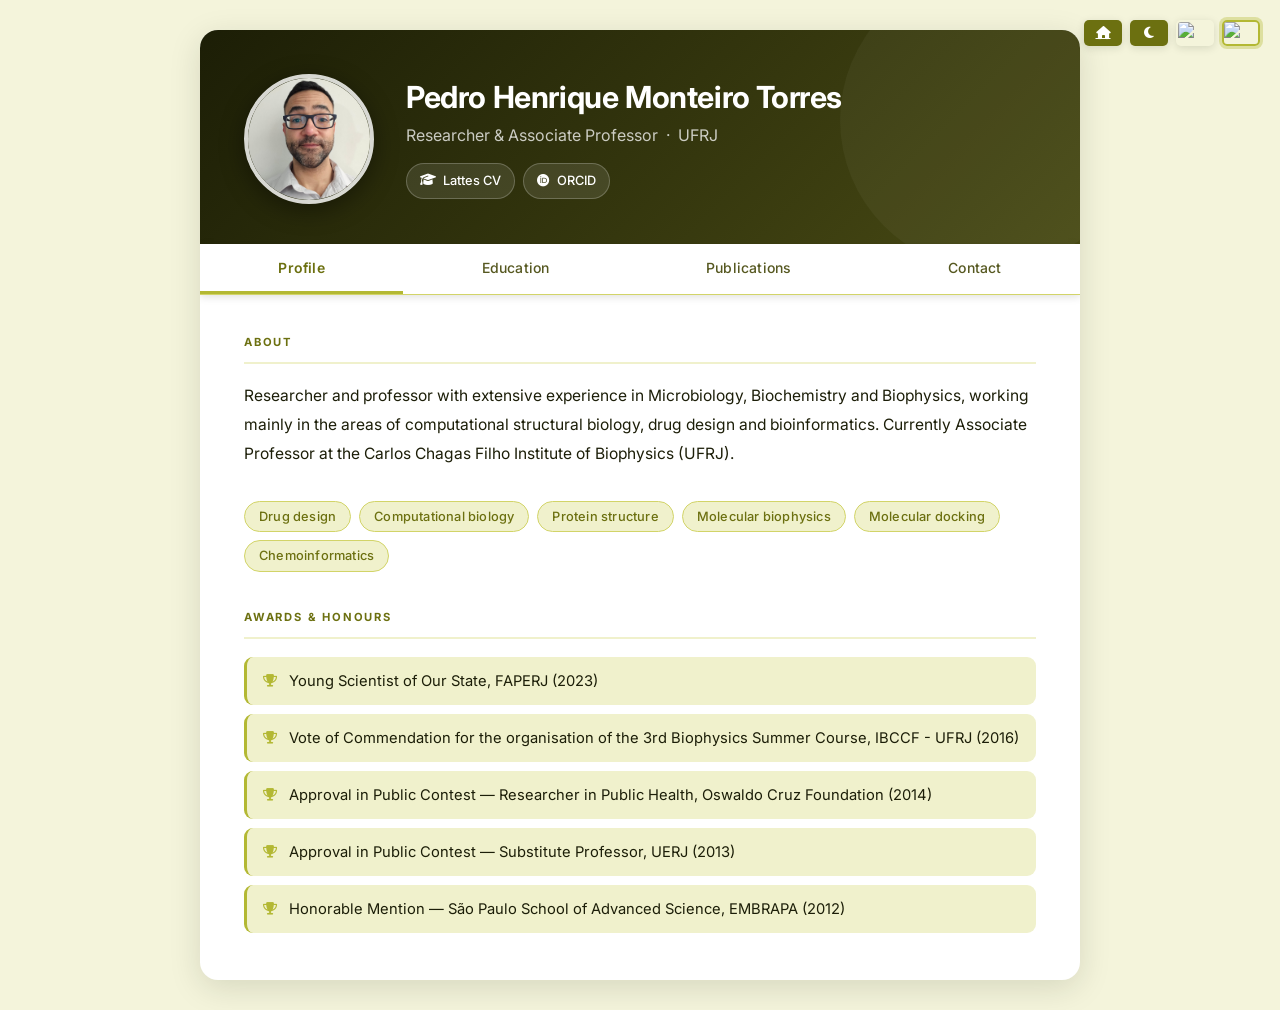
==== commit 371ac5be: "Add Lattes and ORCID bubbles to the CV header Add pill-style header links (matching the landing page" ====
--- a/index.html
+++ b/index.html
@@ -175,6 +175,33 @@
             font-size: 1em;
             font-weight: 400;
             opacity: 0.75;
+            margin-bottom: 14px;
+        }
+
+        .header-links {
+            display: flex;
+            flex-wrap: wrap;
+            gap: 8px;
+        }
+
+        .header-links a {
+            display: inline-flex;
+            align-items: center;
+            gap: 7px;
+            padding: 6px 13px;
+            border-radius: 20px;
+            background: rgba(255,255,255,0.1);
+            border: 1px solid rgba(255,255,255,0.22);
+            color: #fff;
+            text-decoration: none;
+            font-size: 0.8em;
+            font-weight: 500;
+            transition: background 0.2s, transform 0.2s;
+        }
+
+        .header-links a:hover {
+            background: rgba(255,255,255,0.2);
+            transform: translateY(-2px);
         }
 
         /* ===== NAVIGATION ===== */
@@ -478,6 +505,10 @@
                 <div class="header-info">
                     <h1>Pedro Henrique Monteiro Torres</h1>
                     <h2>Pesquisador &amp; Professor Adjunto &nbsp;·&nbsp; UFRJ</h2>
+                    <div class="header-links">
+                        <a href="http://lattes.cnpq.br/4188974374017863" target="_blank"><i class="fas fa-graduation-cap"></i> Currículo Lattes</a>
+                        <a href="https://orcid.org/0000-0002-0945-1495" target="_blank"><i class="fab fa-orcid"></i> ORCID</a>
+                    </div>
                 </div>
             </div>
 
@@ -668,6 +699,10 @@
                 <div class="header-info">
                     <h1>Pedro Henrique Monteiro Torres</h1>
                     <h2>Researcher &amp; Associate Professor &nbsp;·&nbsp; UFRJ</h2>
+                    <div class="header-links">
+                        <a href="http://lattes.cnpq.br/4188974374017863" target="_blank"><i class="fas fa-graduation-cap"></i> Lattes CV</a>
+                        <a href="https://orcid.org/0000-0002-0945-1495" target="_blank"><i class="fab fa-orcid"></i> ORCID</a>
+                    </div>
                 </div>
             </div>
 
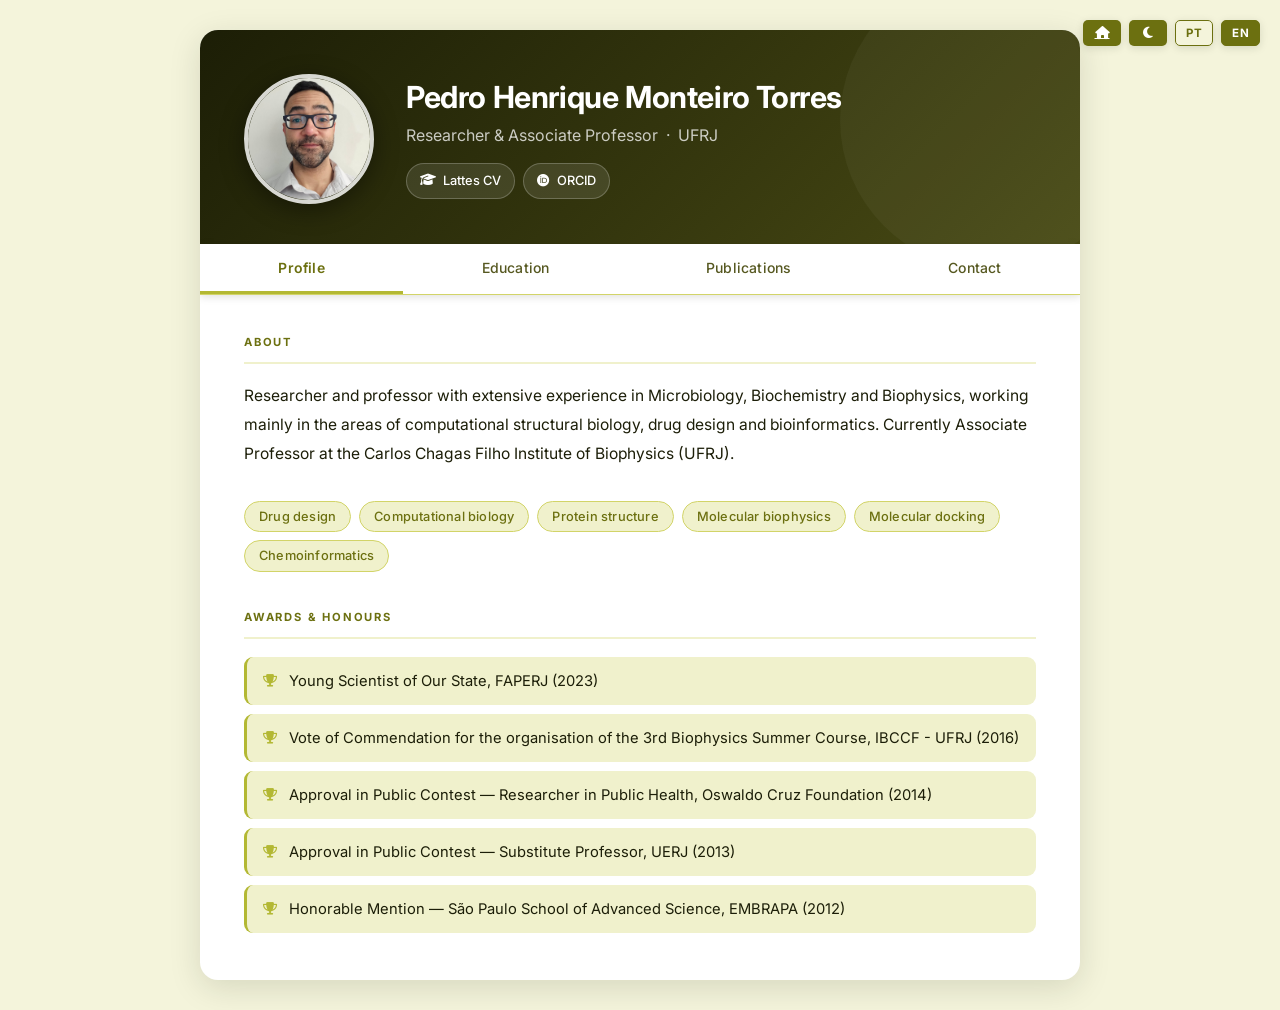
==== commit 4edcb85a: "Replace country flags with PT/EN text buttons in the language switcher Co-Authored-By: Claude Opus 4" ====
--- a/index.html
+++ b/index.html
@@ -97,21 +97,26 @@
 
         .theme-toggle:hover { transform: scale(1.1); }
 
-        .language-flag {
-            width: 38px;
+        .lang-btn {
             height: 26px;
+            padding: 0 10px;
             cursor: pointer;
             border-radius: 5px;
-            border: 2px solid transparent;
+            border: 1px solid var(--toggle-bg);
+            background: transparent;
+            color: var(--accent);
+            font-family: inherit;
+            font-size: 0.72em;
+            font-weight: 700;
+            letter-spacing: 0.5px;
             box-shadow: 0 2px 8px var(--shadow);
-            object-fit: cover;
-            transition: transform 0.2s, border-color 0.2s, box-shadow 0.2s;
-        }
-
-        .language-flag:hover { transform: scale(1.1); }
-        .language-flag.active {
-            border-color: var(--accent-vivid);
-            box-shadow: 0 0 0 3px rgba(179, 184, 51, 0.35);
+            transition: background 0.2s, color 0.2s, transform 0.2s;
+        }
+
+        .lang-btn:hover { transform: scale(1.1); }
+        .lang-btn.active {
+            background: var(--toggle-bg);
+            color: var(--toggle-color);
         }
 
         /* ===== CONTAINER ===== */
@@ -492,8 +497,8 @@
         <button class="theme-toggle" id="theme-toggle" onclick="toggleTheme()" aria-label="Toggle dark/light mode">
             <i class="fas fa-moon" id="theme-icon"></i>
         </button>
-        <img src="https://flagcdn.com/w40/br.png" class="language-flag" id="flag-pt" onclick="setLanguage('pt')" alt="Português">
-        <img src="https://flagcdn.com/w40/us.png" class="language-flag" id="flag-en" onclick="setLanguage('en')" alt="English">
+        <button class="lang-btn" id="flag-pt" onclick="setLanguage('pt')" aria-label="Português">PT</button>
+        <button class="lang-btn" id="flag-en" onclick="setLanguage('en')" aria-label="English">EN</button>
     </div>
 
     <div class="container">
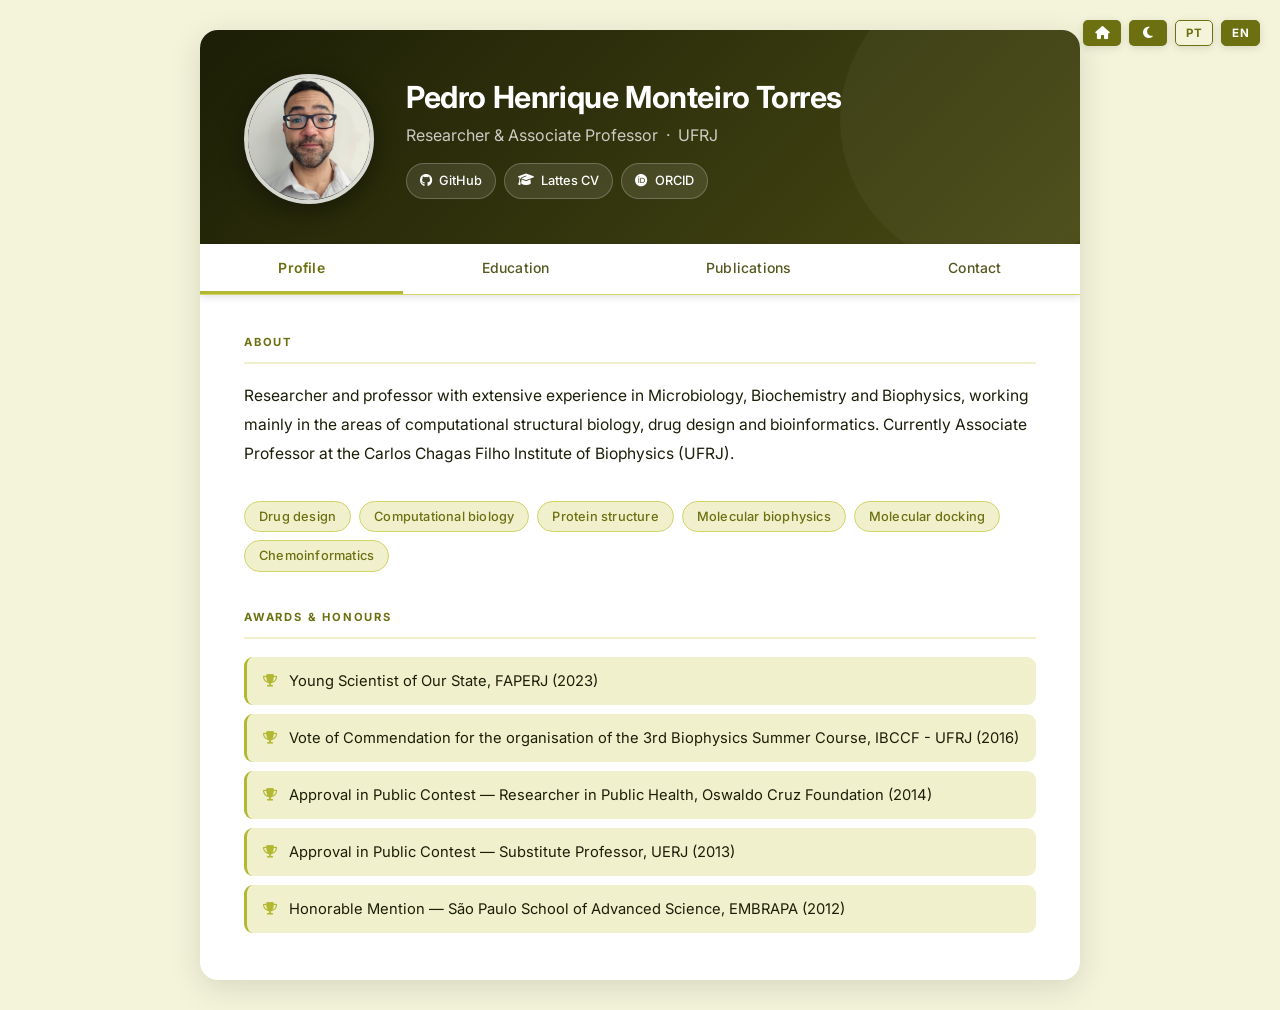
==== commit a29fbaae: "Add GitHub link to CV headers and fix dark-mode media query" ====
--- a/index.html
+++ b/index.html
@@ -13,7 +13,6 @@
         *, *::before, *::after { box-sizing: border-box; margin: 0; padding: 0; }
 
         /* ===== LIGHT MODE ===== */
-        /* #b3b833 is decorative only (borders/dots). Text accents use #6c7010 (5:1 on white). */
         :root {
             --primary:       #26280a;
             --accent:        #6c7010;
@@ -35,7 +34,28 @@
         }
 
         /* ===== DARK MODE ===== */
-        /* Background is near-black neutral. Only accents (#b3b833) carry the color. */
+        @media (prefers-color-scheme: dark) {
+            :root:not([data-theme="light"]) {
+                --primary:       #f0f0f0;
+                --accent:        #b3b833;
+                --accent-vivid:  #b3b833;
+                --accent-light:  #1e1e1e;
+                --text:          #e0e0e0;
+                --text-light:    #888888;
+                --border:        #2a2a2a;
+                --bg:            #0d0d0d;
+                --card:          #161616;
+                --header-from:   #0d0d0d;
+                --header-to:     #1c1c1c;
+                --shadow:        rgba(0, 0, 0, 0.65);
+                --tab-bg:        #161616;
+                --toggle-bg:     #b3b833;
+                --toggle-color:  #0d0d0d;
+                --icon-bg:       #222222;
+                --icon-color:    #b3b833;
+            }
+        }
+
         [data-theme="dark"] {
             --primary:       #f0f0f0;
             --accent:        #b3b833;
@@ -93,6 +113,7 @@
             box-shadow: 0 2px 8px var(--shadow);
             transition: background 0.3s, color 0.3s, transform 0.2s;
             flex-shrink: 0;
+            text-decoration: none;
         }
 
         .theme-toggle:hover { transform: scale(1.1); }
@@ -509,8 +530,9 @@
                 <img src="foto.jpg" alt="Pedro Henrique Monteiro Torres" class="profile-pic">
                 <div class="header-info">
                     <h1>Pedro Henrique Monteiro Torres</h1>
-                    <h2>Pesquisador &amp; Professor Adjunto &nbsp;·&nbsp; UFRJ</h2>
+                    <h2>Pesquisador &amp; Professor Adjunto &nbsp;&middot;&nbsp; UFRJ</h2>
                     <div class="header-links">
+                        <a href="https://github.com/monteirotorres" target="_blank"><i class="fab fa-github"></i> GitHub</a>
                         <a href="http://lattes.cnpq.br/4188974374017863" target="_blank"><i class="fas fa-graduation-cap"></i> Currículo Lattes</a>
                         <a href="https://orcid.org/0000-0002-0945-1495" target="_blank"><i class="fab fa-orcid"></i> ORCID</a>
                     </div>
@@ -550,52 +572,52 @@
                 <div class="timeline">
                     <div class="timeline-item">
                         <div class="timeline-title">Doutorado em Ciências Biológicas (Biofísica)</div>
-                        <div class="timeline-sub">Universidade Federal do Rio de Janeiro (UFRJ) &nbsp;·&nbsp; 2014</div>
+                        <div class="timeline-sub">Universidade Federal do Rio de Janeiro (UFRJ) &nbsp;&middot;&nbsp; 2014</div>
                     </div>
                     <div class="timeline-item">
                         <div class="timeline-title">Mestrado em Ciências Biológicas (Biofísica)</div>
-                        <div class="timeline-sub">Universidade Federal do Rio de Janeiro (UFRJ) &nbsp;·&nbsp; 2010</div>
+                        <div class="timeline-sub">Universidade Federal do Rio de Janeiro (UFRJ) &nbsp;&middot;&nbsp; 2010</div>
                     </div>
                     <div class="timeline-item">
                         <div class="timeline-title">Graduação em Ciências Biológicas: Microbiologia e Imunologia</div>
-                        <div class="timeline-sub">Universidade Federal do Rio de Janeiro (UFRJ) &nbsp;·&nbsp; 2008</div>
+                        <div class="timeline-sub">Universidade Federal do Rio de Janeiro (UFRJ) &nbsp;&middot;&nbsp; 2008</div>
                     </div>
                 </div>
                 <h3 class="section-title section-gap">Experiência Profissional</h3>
                 <div class="timeline">
                     <div class="timeline-item">
                         <div class="timeline-title">Professor Adjunto</div>
-                        <div class="timeline-sub">UFRJ &nbsp;·&nbsp; Mar 2020 – Atual</div>
+                        <div class="timeline-sub">UFRJ &nbsp;&middot;&nbsp; Mar 2020 – Atual</div>
                     </div>
                     <div class="timeline-item">
                         <div class="timeline-title">Pesquisador Associado</div>
-                        <div class="timeline-sub">University of Cambridge &nbsp;·&nbsp; 2018 – 2020</div>
+                        <div class="timeline-sub">University of Cambridge &nbsp;&middot;&nbsp; 2018 – 2020</div>
                     </div>
                     <div class="timeline-item">
                         <div class="timeline-title">Pesquisador (Programa de Computação Científica)</div>
-                        <div class="timeline-sub">Fiocruz &nbsp;·&nbsp; 2016 – 2018</div>
+                        <div class="timeline-sub">Fiocruz &nbsp;&middot;&nbsp; 2016 – 2018</div>
                     </div>
                     <div class="timeline-item">
                         <div class="timeline-title">Professor Substituto</div>
-                        <div class="timeline-sub">UERJ &nbsp;·&nbsp; 2013 – 2014</div>
+                        <div class="timeline-sub">UERJ &nbsp;&middot;&nbsp; 2013 – 2014</div>
                     </div>
                 </div>
                 <h3 class="section-title section-gap">Financiamentos</h3>
                 <div class="funding-item">
                     <strong>Centro Multiusuário Darcy Fontoura de Almeida: do desenvolvimento de modelos animais a análises biofísicas e de biomoléculas na saúde e na doença</strong>
-                    <span class="funding-meta">FINEP &nbsp;·&nbsp; Nº 1368/24 &nbsp;·&nbsp; 2025 – presente</span>
+                    <span class="funding-meta">FINEP &nbsp;&middot;&nbsp; Nº 1368/24 &nbsp;&middot;&nbsp; 2025 – presente</span>
                 </div>
                 <div class="funding-item">
                     <strong>Buscando Novos Compostos com Potencial Terapêutico: Uma Visão Integrativa da Biologia Computacional</strong>
-                    <span class="funding-meta">FAPERJ &nbsp;·&nbsp; E-26/200.155/2023 &nbsp;·&nbsp; 2023 – 2025</span>
+                    <span class="funding-meta">FAPERJ &nbsp;&middot;&nbsp; E-26/200.155/2023 &nbsp;&middot;&nbsp; 2023 – 2025</span>
                 </div>
                 <div class="funding-item">
                     <strong>Desenvolvimento, Integração e Aplicação de Ferramentas Computacionais na Prospecção de Alvos e Compostos com Potencial Terapêutico</strong>
-                    <span class="funding-meta">FAPERJ &nbsp;·&nbsp; E-26/211.545/2021 &nbsp;·&nbsp; 2022 – 2024</span>
+                    <span class="funding-meta">FAPERJ &nbsp;&middot;&nbsp; E-26/211.545/2021 &nbsp;&middot;&nbsp; 2022 – 2024</span>
                 </div>
                 <div class="funding-item">
                     <strong>Receptor para Fator de Ativação de Plaquetas (PAF) e Lisofosfatidilcolina (LPC) em <em>Trypanosoma cruzi</em> como Alvo para Quimioterapia Experimental</strong>
-                    <span class="funding-meta">CNPq &nbsp;·&nbsp; 2022 – 2025</span>
+                    <span class="funding-meta">CNPq &nbsp;&middot;&nbsp; 2022 – 2025</span>
                 </div>
             </div>
 
@@ -658,6 +680,13 @@
                             <div class="contact-value">monteirotorres@biof.ufrj.br</div>
                         </div>
                     </a>
+                    <a href="https://github.com/monteirotorres" target="_blank" class="contact-card">
+                        <div class="contact-icon"><i class="fab fa-github"></i></div>
+                        <div>
+                            <div class="contact-label">GitHub</div>
+                            <div class="contact-value">monteirotorres</div>
+                        </div>
+                    </a>
                     <a href="http://lattes.cnpq.br/4188974374017863" target="_blank" class="contact-card">
                         <div class="contact-icon"><i class="fas fa-graduation-cap"></i></div>
                         <div>
@@ -703,8 +732,9 @@
                 <img src="foto.jpg" alt="Pedro Henrique Monteiro Torres" class="profile-pic">
                 <div class="header-info">
                     <h1>Pedro Henrique Monteiro Torres</h1>
-                    <h2>Researcher &amp; Associate Professor &nbsp;·&nbsp; UFRJ</h2>
+                    <h2>Researcher &amp; Associate Professor &nbsp;&middot;&nbsp; UFRJ</h2>
                     <div class="header-links">
+                        <a href="https://github.com/monteirotorres" target="_blank"><i class="fab fa-github"></i> GitHub</a>
                         <a href="http://lattes.cnpq.br/4188974374017863" target="_blank"><i class="fas fa-graduation-cap"></i> Lattes CV</a>
                         <a href="https://orcid.org/0000-0002-0945-1495" target="_blank"><i class="fab fa-orcid"></i> ORCID</a>
                     </div>
@@ -744,52 +774,52 @@
                 <div class="timeline">
                     <div class="timeline-item">
                         <div class="timeline-title">PhD in Biological Sciences (Biophysics)</div>
-                        <div class="timeline-sub">Federal University of Rio de Janeiro (UFRJ) &nbsp;·&nbsp; 2014</div>
+                        <div class="timeline-sub">Federal University of Rio de Janeiro (UFRJ) &nbsp;&middot;&nbsp; 2014</div>
                     </div>
                     <div class="timeline-item">
                         <div class="timeline-title">Master in Biological Sciences (Biophysics)</div>
-                        <div class="timeline-sub">Federal University of Rio de Janeiro (UFRJ) &nbsp;·&nbsp; 2010</div>
+                        <div class="timeline-sub">Federal University of Rio de Janeiro (UFRJ) &nbsp;&middot;&nbsp; 2010</div>
                     </div>
                     <div class="timeline-item">
                         <div class="timeline-title">Bachelor in Biological Sciences: Microbiology and Immunology</div>
-                        <div class="timeline-sub">Federal University of Rio de Janeiro (UFRJ) &nbsp;·&nbsp; 2008</div>
+                        <div class="timeline-sub">Federal University of Rio de Janeiro (UFRJ) &nbsp;&middot;&nbsp; 2008</div>
                     </div>
                 </div>
                 <h3 class="section-title section-gap">Professional Experience</h3>
                 <div class="timeline">
                     <div class="timeline-item">
                         <div class="timeline-title">Associate Professor</div>
-                        <div class="timeline-sub">UFRJ &nbsp;·&nbsp; Mar 2020 – Present</div>
+                        <div class="timeline-sub">UFRJ &nbsp;&middot;&nbsp; Mar 2020 – Present</div>
                     </div>
                     <div class="timeline-item">
                         <div class="timeline-title">Associate Researcher</div>
-                        <div class="timeline-sub">University of Cambridge &nbsp;·&nbsp; 2018 – 2020</div>
+                        <div class="timeline-sub">University of Cambridge &nbsp;&middot;&nbsp; 2018 – 2020</div>
                     </div>
                     <div class="timeline-item">
                         <div class="timeline-title">Researcher (Scientific Computing Program)</div>
-                        <div class="timeline-sub">Fiocruz &nbsp;·&nbsp; 2016 – 2018</div>
+                        <div class="timeline-sub">Fiocruz &nbsp;&middot;&nbsp; 2016 – 2018</div>
                     </div>
                     <div class="timeline-item">
                         <div class="timeline-title">Substitute Professor</div>
-                        <div class="timeline-sub">UERJ &nbsp;·&nbsp; 2013 – 2014</div>
+                        <div class="timeline-sub">UERJ &nbsp;&middot;&nbsp; 2013 – 2014</div>
                     </div>
                 </div>
                 <h3 class="section-title section-gap">Funding</h3>
                 <div class="funding-item">
                     <strong>Darcy Fontoura de Almeida Multiuser Center: from the development of animal models to biophysical and biomolecular analyses in health and disease</strong>
-                    <span class="funding-meta">FINEP &nbsp;·&nbsp; No. 1368/24 &nbsp;·&nbsp; 2025 – present</span>
+                    <span class="funding-meta">FINEP &nbsp;&middot;&nbsp; No. 1368/24 &nbsp;&middot;&nbsp; 2025 – present</span>
                 </div>
                 <div class="funding-item">
                     <strong>Searching for New Compounds with Therapeutic Potential: An Integrative View of Computational Biology</strong>
-                    <span class="funding-meta">FAPERJ &nbsp;·&nbsp; E-26/200.155/2023 &nbsp;·&nbsp; 2023 – 2025</span>
+                    <span class="funding-meta">FAPERJ &nbsp;&middot;&nbsp; E-26/200.155/2023 &nbsp;&middot;&nbsp; 2023 – 2025</span>
                 </div>
                 <div class="funding-item">
                     <strong>Development, Integration and Application of Computational Tools in the Prospecting of Targets and Compounds with Therapeutic Potential</strong>
-                    <span class="funding-meta">FAPERJ &nbsp;·&nbsp; E-26/211.545/2021 &nbsp;·&nbsp; 2022 – 2024</span>
+                    <span class="funding-meta">FAPERJ &nbsp;&middot;&nbsp; E-26/211.545/2021 &nbsp;&middot;&nbsp; 2022 – 2024</span>
                 </div>
                 <div class="funding-item">
                     <strong>Receptor for Platelet Activating Factor (PAF) and Lysophosphatidylcholine (LPC) in <em>Trypanosoma cruzi</em> as a Target for Experimental Chemotherapy</strong>
-                    <span class="funding-meta">CNPq &nbsp;·&nbsp; 2022 – 2025</span>
+                    <span class="funding-meta">CNPq &nbsp;&middot;&nbsp; 2022 – 2025</span>
                 </div>
             </div>
 
@@ -852,6 +882,13 @@
                             <div class="contact-value">monteirotorres@biof.ufrj.br</div>
                         </div>
                     </a>
+                    <a href="https://github.com/monteirotorres" target="_blank" class="contact-card">
+                        <div class="contact-icon"><i class="fab fa-github"></i></div>
+                        <div>
+                            <div class="contact-label">GitHub</div>
+                            <div class="contact-value">monteirotorres</div>
+                        </div>
+                    </a>
                     <a href="http://lattes.cnpq.br/4188974374017863" target="_blank" class="contact-card">
                         <div class="contact-icon"><i class="fas fa-graduation-cap"></i></div>
                         <div>
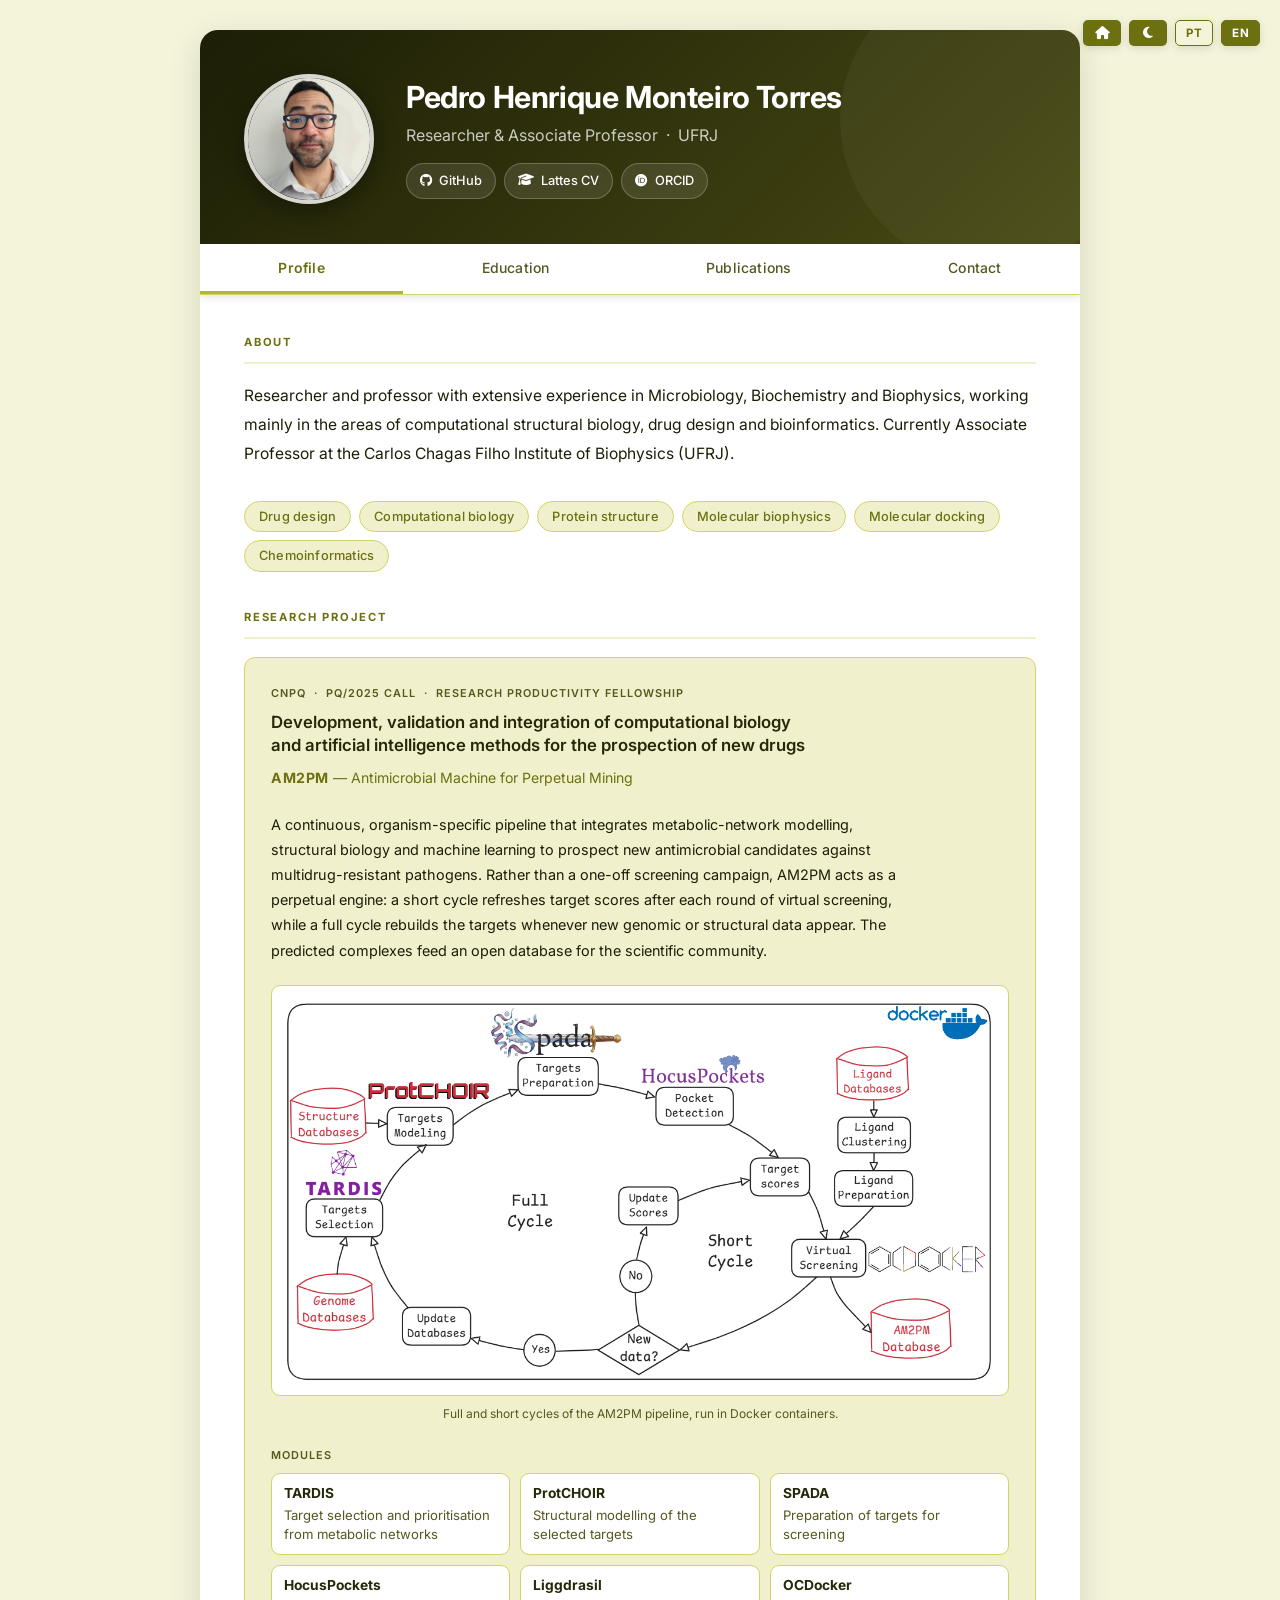
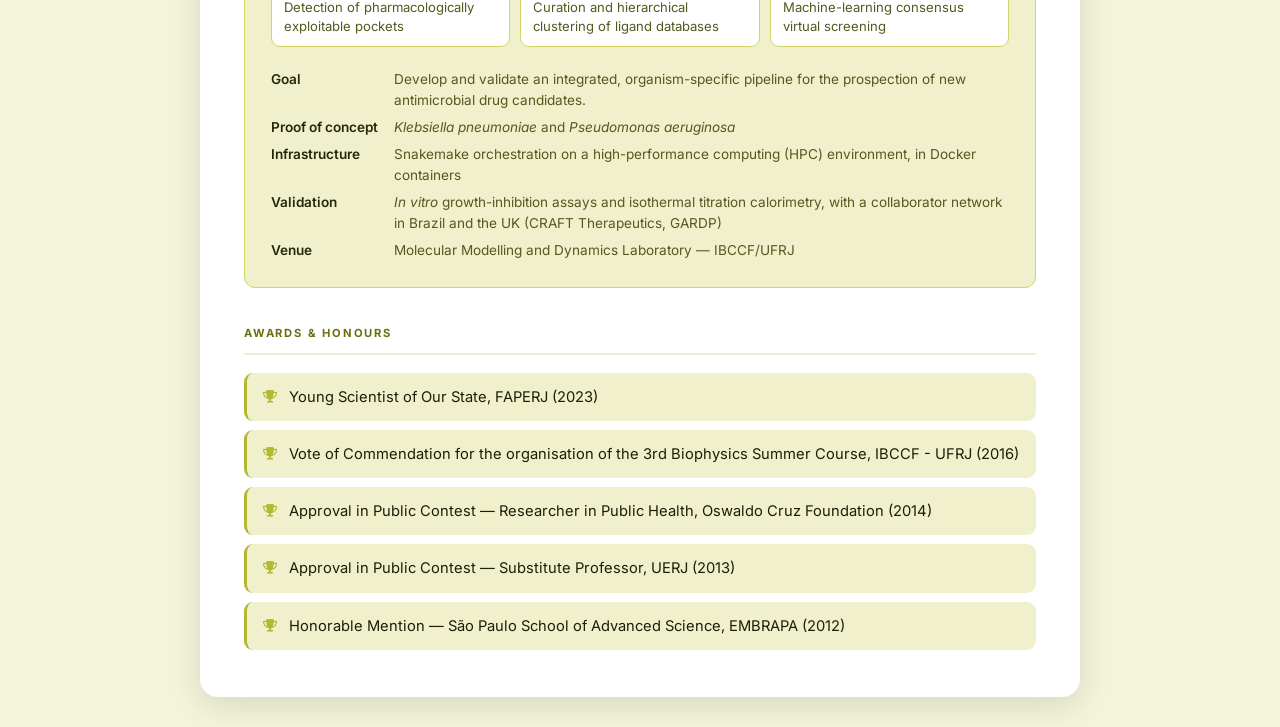
==== commit 3c4f3224: "Add AM2PM research project card to CV profile (PT/EN) Adds a card for the CNPq PQ/2025 project on bo" ====
--- a/index.html
+++ b/index.html
@@ -499,6 +499,103 @@
             font-size: 0.85em;
         }
 
+        /* Research project */
+        .project-card {
+            display: grid;
+            gap: 22px;
+            padding: 26px;
+            background: var(--accent-light);
+            border: 1px solid var(--border);
+            border-radius: 11px;
+            transition: background 0.3s, border-color 0.3s;
+        }
+
+        .project-label {
+            font-size: 0.68em;
+            text-transform: uppercase;
+            letter-spacing: 1px;
+            font-weight: 600;
+            color: var(--text-light);
+            margin-bottom: 8px;
+        }
+
+        .project-title {
+            font-size: 1.05em;
+            font-weight: 600;
+            line-height: 1.4;
+            color: var(--primary);
+            text-wrap: balance;
+        }
+
+        .project-acronym {
+            margin-top: 8px;
+            font-size: 0.88em;
+            color: var(--accent);
+        }
+
+        .project-acronym strong { font-weight: 700; letter-spacing: 0.5px; }
+
+        .project-summary {
+            font-size: 0.9em;
+            line-height: 1.75;
+            max-width: 70ch;
+        }
+
+        .project-figure { margin: 0; }
+
+        .project-figure img {
+            display: block;
+            width: 100%;
+            height: auto;
+            background: #ffffff;
+            padding: 10px;
+            border-radius: 9px;
+            border: 1px solid var(--border);
+        }
+
+        .project-figure figcaption {
+            font-size: 0.75em;
+            color: var(--text-light);
+            margin-top: 8px;
+            text-align: center;
+        }
+
+        .project-modules {
+            list-style: none;
+            display: grid;
+            grid-template-columns: repeat(auto-fill, minmax(180px, 1fr));
+            gap: 10px;
+        }
+
+        .project-modules li {
+            background: var(--card);
+            border: 1px solid var(--border);
+            border-radius: 9px;
+            padding: 10px 12px;
+            font-size: 0.82em;
+            line-height: 1.45;
+            color: var(--text-light);
+            transition: background 0.3s, border-color 0.3s;
+        }
+
+        .project-modules strong {
+            display: block;
+            color: var(--primary);
+            font-size: 1.05em;
+            margin-bottom: 2px;
+        }
+
+        .project-facts {
+            display: grid;
+            grid-template-columns: max-content 1fr;
+            gap: 6px 16px;
+            font-size: 0.85em;
+            line-height: 1.55;
+        }
+
+        .project-facts dt { font-weight: 600; color: var(--primary); }
+        .project-facts dd { color: var(--text-light); }
+
         /* Responsive */
         @media (max-width: 620px) {
             body { padding: 10px; }
@@ -506,6 +603,9 @@
             .tab-content { padding: 28px 22px; }
             .contact-grid { grid-template-columns: 1fr; }
             .tab-button { padding: 13px 10px; font-size: 0.8em; }
+            .project-card { padding: 18px; }
+            .project-facts { grid-template-columns: 1fr; gap: 2px; }
+            .project-facts dd { margin-bottom: 8px; }
         }
     </style>
 </head>
@@ -557,6 +657,42 @@
                     <span class="keyword-tag">Docking molecular</span>
                     <span class="keyword-tag">Quimioinformática</span>
                 </div>
+                <h3 class="section-title section-gap">Projeto de Pesquisa</h3>
+                <article class="project-card">
+                    <div>
+                        <div class="project-label">CNPq &nbsp;·&nbsp; Chamada PQ/2025 &nbsp;·&nbsp; Bolsas de Produtividade em Pesquisa</div>
+                        <h4 class="project-title">Desenvolvimento, validação e integração de métodos de biologia computacional e inteligência artificial para a prospecção de novos fármacos</h4>
+                        <div class="project-acronym"><strong>AM2PM</strong> — Máquina de Prospecção Perpétua de Antimicrobianos</div>
+                    </div>
+                    <p class="project-summary">Pipeline contínua e organismo-específica que integra modelagem de redes metabólicas, biologia estrutural e aprendizado de máquina para prospectar novos candidatos antimicrobianos contra patógenos multirresistentes. Em vez de uma campanha pontual de triagem, o AM2PM funciona como um motor contínuo: um ciclo curto atualiza os escores dos alvos a cada rodada de triagem virtual, e um ciclo completo reconstrói os alvos sempre que surgem novos dados genômicos ou estruturais. Os complexos preditos alimentam uma base de dados aberta à comunidade científica.</p>
+                    <figure class="project-figure">
+                        <img src="am2pm-pipeline.png" alt="Diagrama da pipeline AM2PM: seleção de alvos (TARDIS), modelagem (ProtCHOIR), preparação (SPADA), detecção de bolsões (HocusPockets), clusterização e preparação de ligantes, e triagem virtual (OCDocker), com ciclos completo e curto alimentando a base AM2PM" loading="lazy" width="1213" height="659">
+                        <figcaption>Ciclos completo e curto da pipeline AM2PM, executada em contêineres Docker.</figcaption>
+                    </figure>
+                    <div>
+                        <div class="project-label">Módulos</div>
+                        <ul class="project-modules">
+                            <li><strong>TARDIS</strong>Seleção e priorização de alvos a partir de redes metabólicas</li>
+                            <li><strong>ProtCHOIR</strong>Modelagem estrutural dos alvos selecionados</li>
+                            <li><strong>SPADA</strong>Preparação dos alvos para a triagem</li>
+                            <li><strong>HocusPockets</strong>Detecção de cavidades com potencial farmacológico</li>
+                            <li><strong>Liggdrasil</strong>Curadoria e clusterização hierárquica de bases de ligantes</li>
+                            <li><strong>OCDocker</strong>Triagem virtual por consenso baseado em aprendizado de máquina</li>
+                        </ul>
+                    </div>
+                    <dl class="project-facts">
+                        <dt>Objetivo</dt>
+                        <dd>Desenvolver e validar uma pipeline integrada e organismo-específica de prospecção de novos candidatos a fármacos antimicrobianos.</dd>
+                        <dt>Prova de conceito</dt>
+                        <dd><em>Klebsiella pneumoniae</em> e <em>Pseudomonas aeruginosa</em></dd>
+                        <dt>Infraestrutura</dt>
+                        <dd>Orquestração com Snakemake em ambiente de computação de alto desempenho (HPC), em contêineres Docker</dd>
+                        <dt>Validação</dt>
+                        <dd>Ensaios de inibição de crescimento <em>in vitro</em> e calorimetria de titulação isotérmica, com rede de colaboradores no Brasil e no Reino Unido (CRAFT Therapeutics, GARDP)</dd>
+                        <dt>Local</dt>
+                        <dd>Laboratório de Modelagem e Dinâmica Molecular — IBCCF/UFRJ</dd>
+                    </dl>
+                </article>
                 <h3 class="section-title section-gap">Prêmios e Títulos</h3>
                 <ul class="awards-list">
                     <li>Jovem Cientista do Nosso Estado, FAPERJ (2023)</li>
@@ -759,6 +895,42 @@
                     <span class="keyword-tag">Molecular docking</span>
                     <span class="keyword-tag">Chemoinformatics</span>
                 </div>
+                <h3 class="section-title section-gap">Research Project</h3>
+                <article class="project-card">
+                    <div>
+                        <div class="project-label">CNPq &nbsp;·&nbsp; PQ/2025 Call &nbsp;·&nbsp; Research Productivity Fellowship</div>
+                        <h4 class="project-title">Development, validation and integration of computational biology and artificial intelligence methods for the prospection of new drugs</h4>
+                        <div class="project-acronym"><strong>AM2PM</strong> — Antimicrobial Machine for Perpetual Mining</div>
+                    </div>
+                    <p class="project-summary">A continuous, organism-specific pipeline that integrates metabolic-network modelling, structural biology and machine learning to prospect new antimicrobial candidates against multidrug-resistant pathogens. Rather than a one-off screening campaign, AM2PM acts as a perpetual engine: a short cycle refreshes target scores after each round of virtual screening, while a full cycle rebuilds the targets whenever new genomic or structural data appear. The predicted complexes feed an open database for the scientific community.</p>
+                    <figure class="project-figure">
+                        <img src="am2pm-pipeline.png" alt="Diagram of the AM2PM pipeline: target selection (TARDIS), modelling (ProtCHOIR), preparation (SPADA), pocket detection (HocusPockets), ligand clustering and preparation, and virtual screening (OCDocker), with full and short cycles feeding the AM2PM database" loading="lazy" width="1213" height="659">
+                        <figcaption>Full and short cycles of the AM2PM pipeline, run in Docker containers.</figcaption>
+                    </figure>
+                    <div>
+                        <div class="project-label">Modules</div>
+                        <ul class="project-modules">
+                            <li><strong>TARDIS</strong>Target selection and prioritisation from metabolic networks</li>
+                            <li><strong>ProtCHOIR</strong>Structural modelling of the selected targets</li>
+                            <li><strong>SPADA</strong>Preparation of targets for screening</li>
+                            <li><strong>HocusPockets</strong>Detection of pharmacologically exploitable pockets</li>
+                            <li><strong>Liggdrasil</strong>Curation and hierarchical clustering of ligand databases</li>
+                            <li><strong>OCDocker</strong>Machine-learning consensus virtual screening</li>
+                        </ul>
+                    </div>
+                    <dl class="project-facts">
+                        <dt>Goal</dt>
+                        <dd>Develop and validate an integrated, organism-specific pipeline for the prospection of new antimicrobial drug candidates.</dd>
+                        <dt>Proof of concept</dt>
+                        <dd><em>Klebsiella pneumoniae</em> and <em>Pseudomonas aeruginosa</em></dd>
+                        <dt>Infrastructure</dt>
+                        <dd>Snakemake orchestration on a high-performance computing (HPC) environment, in Docker containers</dd>
+                        <dt>Validation</dt>
+                        <dd><em>In vitro</em> growth-inhibition assays and isothermal titration calorimetry, with a collaborator network in Brazil and the UK (CRAFT Therapeutics, GARDP)</dd>
+                        <dt>Venue</dt>
+                        <dd>Molecular Modelling and Dynamics Laboratory — IBCCF/UFRJ</dd>
+                    </dl>
+                </article>
                 <h3 class="section-title section-gap">Awards &amp; Honours</h3>
                 <ul class="awards-list">
                     <li>Young Scientist of Our State, FAPERJ (2023)</li>
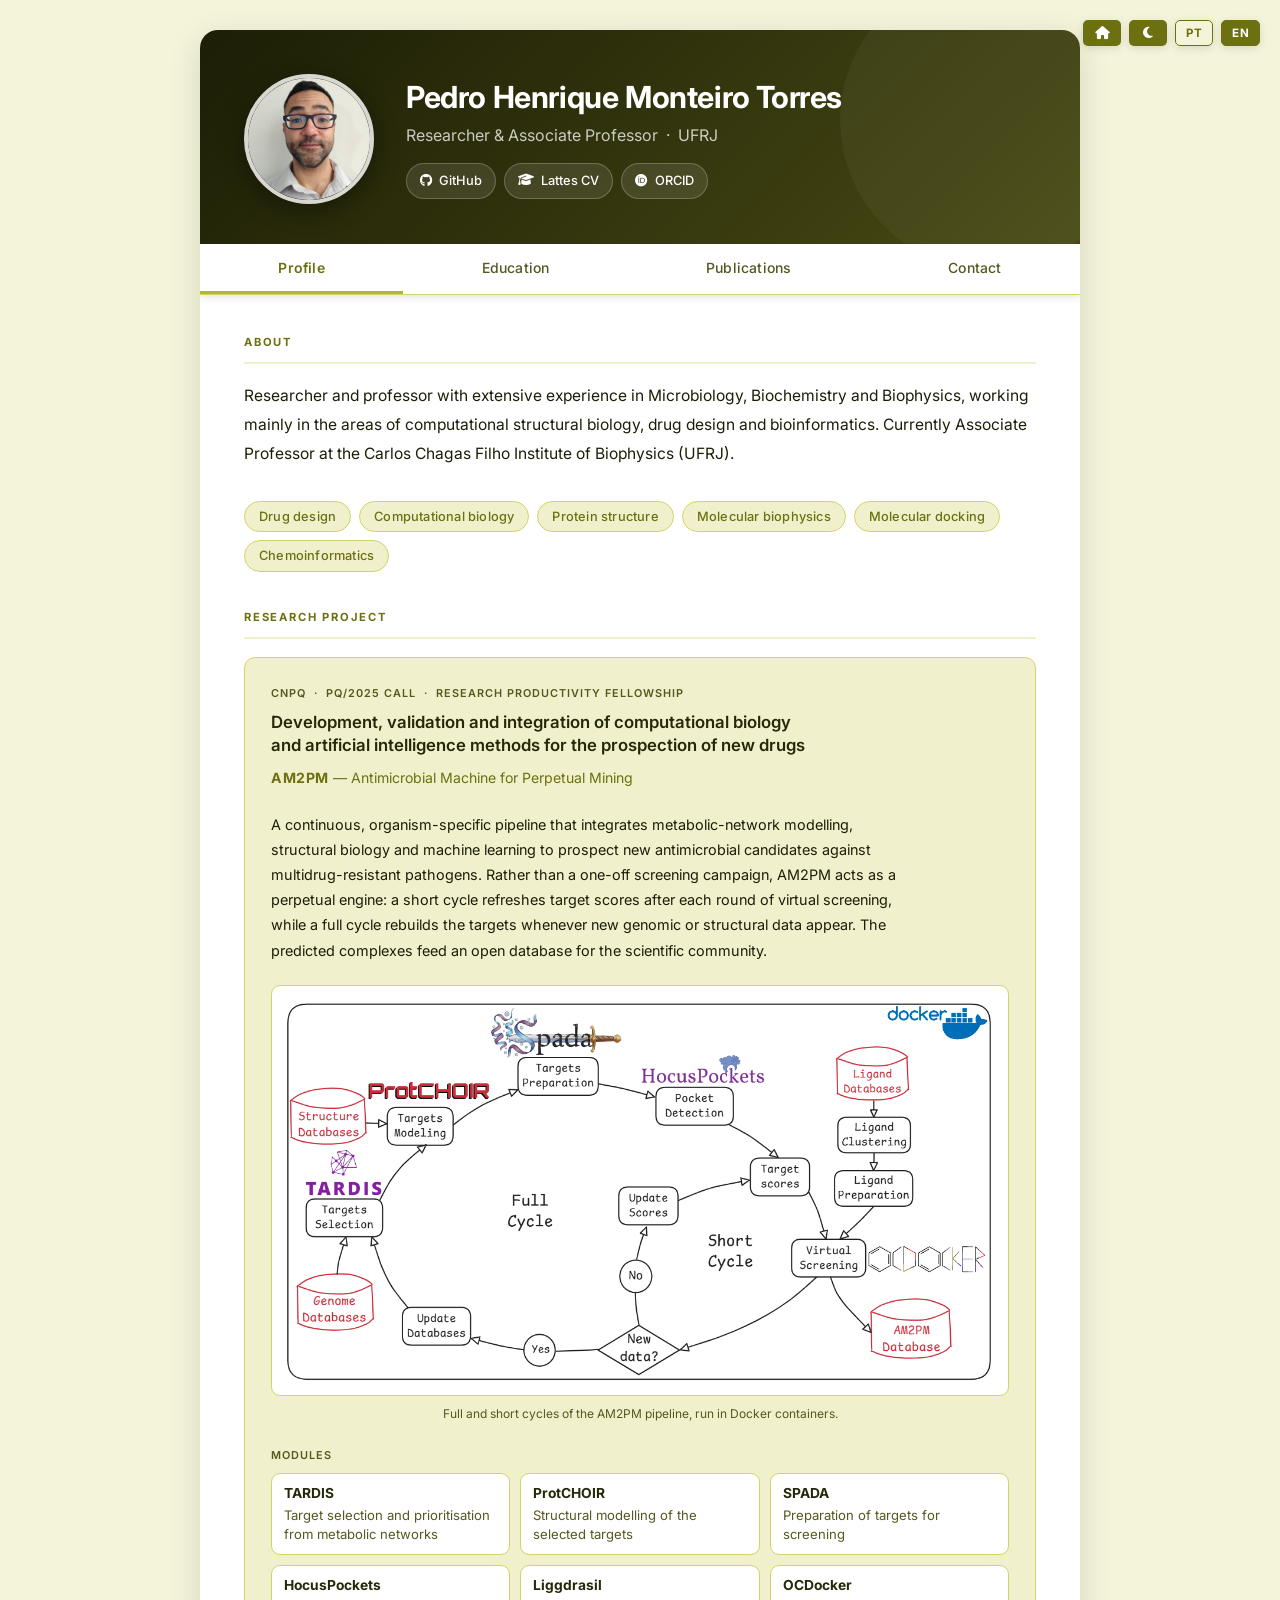
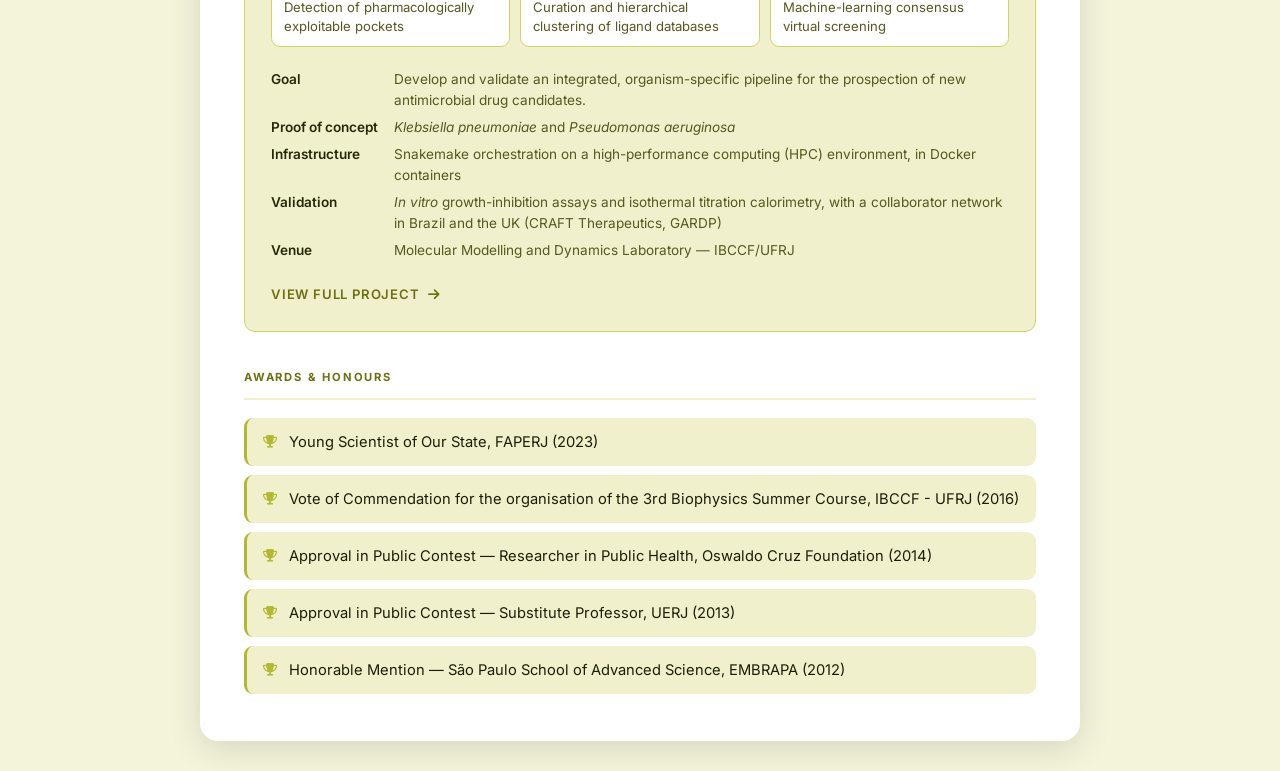
==== commit 7182a084: "Make AM2PM card clickable, link to dedicated project page Adds am2pm.html: a bilingual (PT/EN) proje" ====
--- a/index.html
+++ b/index.html
@@ -507,8 +507,30 @@
             background: var(--accent-light);
             border: 1px solid var(--border);
             border-radius: 11px;
-            transition: background 0.3s, border-color 0.3s;
-        }
+            text-decoration: none;
+            color: var(--text);
+            transition: background 0.3s, border-color 0.2s, transform 0.2s, box-shadow 0.2s;
+        }
+
+        a.project-card:hover {
+            border-color: var(--accent-vivid);
+            transform: translateY(-3px);
+            box-shadow: 0 8px 24px var(--shadow);
+        }
+
+        .project-more {
+            display: inline-flex;
+            align-items: center;
+            gap: 8px;
+            font-size: 0.82em;
+            font-weight: 600;
+            color: var(--accent);
+            text-transform: uppercase;
+            letter-spacing: 0.8px;
+        }
+
+        .project-more .arrow { transition: transform 0.2s; }
+        a.project-card:hover .project-more .arrow { transform: translateX(4px); }
 
         .project-label {
             font-size: 0.68em;
@@ -658,7 +680,7 @@
                     <span class="keyword-tag">Quimioinformática</span>
                 </div>
                 <h3 class="section-title section-gap">Projeto de Pesquisa</h3>
-                <article class="project-card">
+                <a class="project-card" href="am2pm.html">
                     <div>
                         <div class="project-label">CNPq &nbsp;·&nbsp; Chamada PQ/2025 &nbsp;·&nbsp; Bolsas de Produtividade em Pesquisa</div>
                         <h4 class="project-title">Desenvolvimento, validação e integração de métodos de biologia computacional e inteligência artificial para a prospecção de novos fármacos</h4>
@@ -692,7 +714,8 @@
                         <dt>Local</dt>
                         <dd>Laboratório de Modelagem e Dinâmica Molecular — IBCCF/UFRJ</dd>
                     </dl>
-                </article>
+                    <span class="project-more">Ver projeto completo <i class="fas fa-arrow-right arrow"></i></span>
+                </a>
                 <h3 class="section-title section-gap">Prêmios e Títulos</h3>
                 <ul class="awards-list">
                     <li>Jovem Cientista do Nosso Estado, FAPERJ (2023)</li>
@@ -896,7 +919,7 @@
                     <span class="keyword-tag">Chemoinformatics</span>
                 </div>
                 <h3 class="section-title section-gap">Research Project</h3>
-                <article class="project-card">
+                <a class="project-card" href="am2pm.html">
                     <div>
                         <div class="project-label">CNPq &nbsp;·&nbsp; PQ/2025 Call &nbsp;·&nbsp; Research Productivity Fellowship</div>
                         <h4 class="project-title">Development, validation and integration of computational biology and artificial intelligence methods for the prospection of new drugs</h4>
@@ -930,7 +953,8 @@
                         <dt>Venue</dt>
                         <dd>Molecular Modelling and Dynamics Laboratory — IBCCF/UFRJ</dd>
                     </dl>
-                </article>
+                    <span class="project-more">View full project <i class="fas fa-arrow-right arrow"></i></span>
+                </a>
                 <h3 class="section-title section-gap">Awards &amp; Honours</h3>
                 <ul class="awards-list">
                     <li>Young Scientist of Our State, FAPERJ (2023)</li>
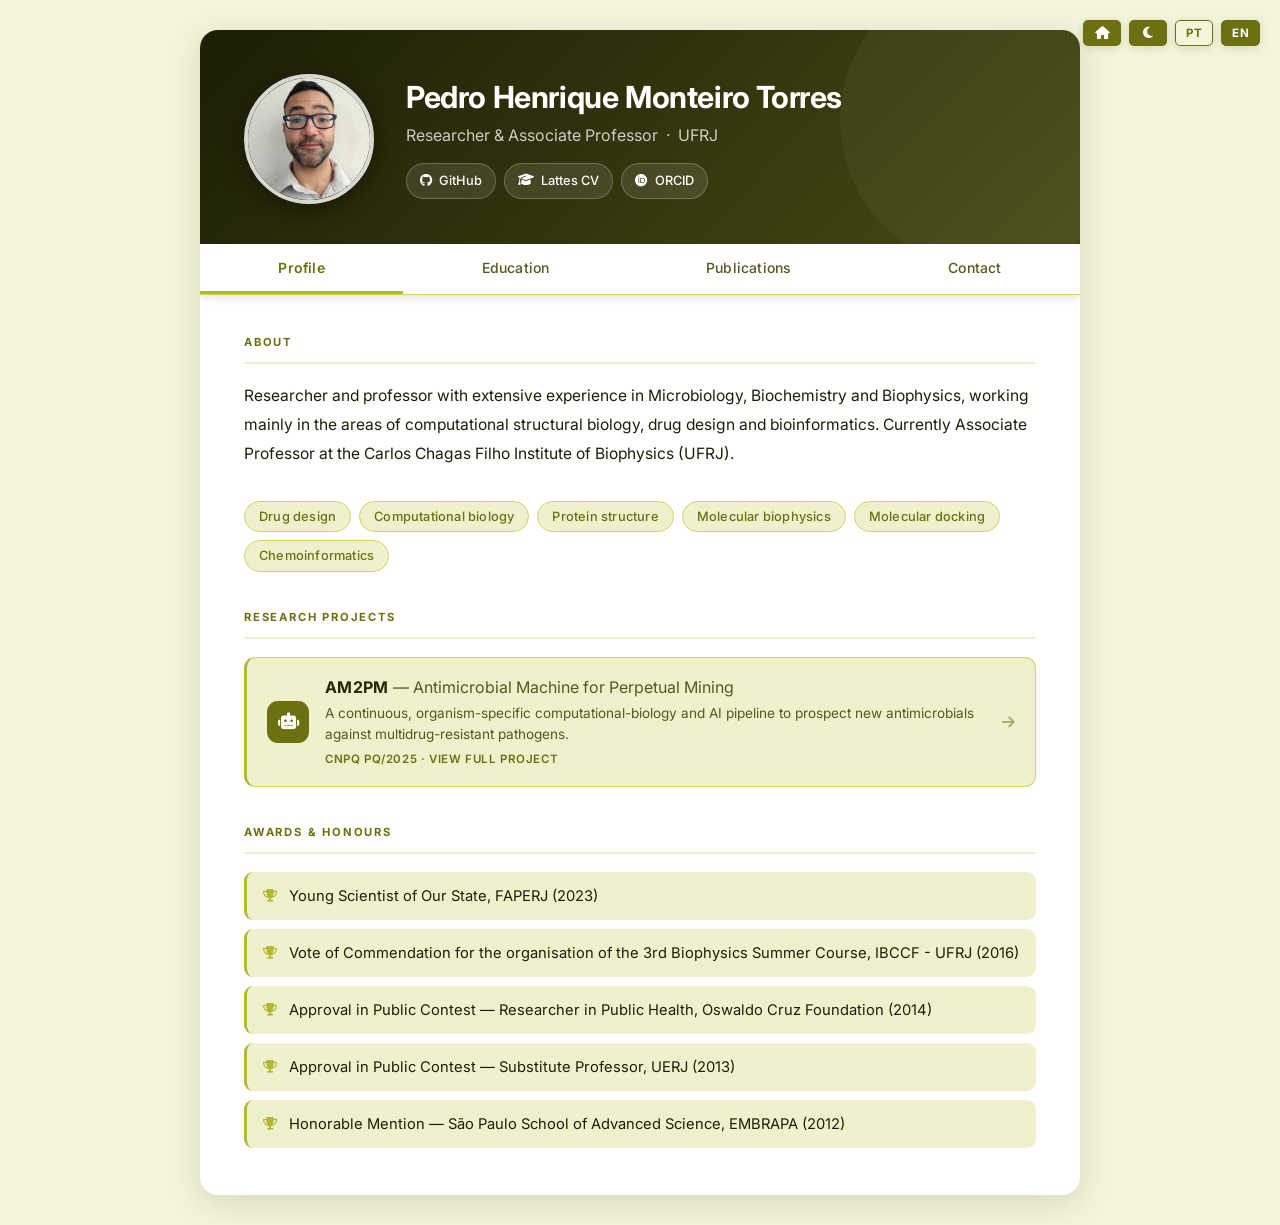
==== commit c3e985af: "Compact CV project card; add module repo links on AM2PM page - Slim the CV profile project entry to " ====
--- a/index.html
+++ b/index.html
@@ -499,124 +499,79 @@
             font-size: 0.85em;
         }
 
-        /* Research project */
+        /* Research projects (compact cards) */
         .project-card {
-            display: grid;
-            gap: 22px;
-            padding: 26px;
+            display: flex;
+            align-items: center;
+            gap: 16px;
+            padding: 16px 20px;
             background: var(--accent-light);
             border: 1px solid var(--border);
+            border-left: 3px solid var(--accent-vivid);
             border-radius: 11px;
             text-decoration: none;
             color: var(--text);
             transition: background 0.3s, border-color 0.2s, transform 0.2s, box-shadow 0.2s;
         }
 
+        .project-card + .project-card { margin-top: 12px; }
+
         a.project-card:hover {
             border-color: var(--accent-vivid);
-            transform: translateY(-3px);
-            box-shadow: 0 8px 24px var(--shadow);
-        }
-
-        .project-more {
-            display: inline-flex;
+            transform: translateY(-2px);
+            box-shadow: 0 6px 18px var(--shadow);
+        }
+
+        .project-icon {
+            width: 42px; height: 42px;
+            flex-shrink: 0;
+            background: var(--icon-bg);
+            color: var(--icon-color);
+            border-radius: 11px;
+            display: flex;
             align-items: center;
-            gap: 8px;
-            font-size: 0.82em;
+            justify-content: center;
+            font-size: 1.05em;
+            transition: background 0.3s, color 0.3s;
+        }
+
+        .project-body { min-width: 0; flex-grow: 1; }
+
+        .project-acronym {
+            font-size: 1em;
+            font-weight: 700;
+            color: var(--primary);
+            letter-spacing: 0.3px;
+            transition: color 0.3s;
+        }
+
+        .project-acronym span { font-weight: 400; color: var(--text-light); letter-spacing: 0; }
+
+        .project-tagline {
+            font-size: 0.85em;
+            line-height: 1.5;
+            color: var(--text-light);
+            margin-top: 2px;
+        }
+
+        .project-meta {
+            font-size: 0.72em;
+            text-transform: uppercase;
+            letter-spacing: 0.6px;
             font-weight: 600;
             color: var(--accent);
-            text-transform: uppercase;
-            letter-spacing: 0.8px;
-        }
-
-        .project-more .arrow { transition: transform 0.2s; }
-        a.project-card:hover .project-more .arrow { transform: translateX(4px); }
-
-        .project-label {
-            font-size: 0.68em;
-            text-transform: uppercase;
-            letter-spacing: 1px;
-            font-weight: 600;
-            color: var(--text-light);
-            margin-bottom: 8px;
-        }
-
-        .project-title {
-            font-size: 1.05em;
-            font-weight: 600;
-            line-height: 1.4;
-            color: var(--primary);
-            text-wrap: balance;
-        }
-
-        .project-acronym {
-            margin-top: 8px;
-            font-size: 0.88em;
+            margin-top: 6px;
+        }
+
+        .project-arrow {
+            flex-shrink: 0;
             color: var(--accent);
-        }
-
-        .project-acronym strong { font-weight: 700; letter-spacing: 0.5px; }
-
-        .project-summary {
             font-size: 0.9em;
-            line-height: 1.75;
-            max-width: 70ch;
-        }
-
-        .project-figure { margin: 0; }
-
-        .project-figure img {
-            display: block;
-            width: 100%;
-            height: auto;
-            background: #ffffff;
-            padding: 10px;
-            border-radius: 9px;
-            border: 1px solid var(--border);
-        }
-
-        .project-figure figcaption {
-            font-size: 0.75em;
-            color: var(--text-light);
-            margin-top: 8px;
-            text-align: center;
-        }
-
-        .project-modules {
-            list-style: none;
-            display: grid;
-            grid-template-columns: repeat(auto-fill, minmax(180px, 1fr));
-            gap: 10px;
-        }
-
-        .project-modules li {
-            background: var(--card);
-            border: 1px solid var(--border);
-            border-radius: 9px;
-            padding: 10px 12px;
-            font-size: 0.82em;
-            line-height: 1.45;
-            color: var(--text-light);
-            transition: background 0.3s, border-color 0.3s;
-        }
-
-        .project-modules strong {
-            display: block;
-            color: var(--primary);
-            font-size: 1.05em;
-            margin-bottom: 2px;
-        }
-
-        .project-facts {
-            display: grid;
-            grid-template-columns: max-content 1fr;
-            gap: 6px 16px;
-            font-size: 0.85em;
-            line-height: 1.55;
-        }
-
-        .project-facts dt { font-weight: 600; color: var(--primary); }
-        .project-facts dd { color: var(--text-light); }
+            opacity: 0.55;
+            transition: transform 0.2s, opacity 0.2s;
+        }
+
+        a.project-card:hover .project-arrow { opacity: 1; transform: translateX(4px); }
 
         /* Responsive */
         @media (max-width: 620px) {
@@ -625,9 +580,6 @@
             .tab-content { padding: 28px 22px; }
             .contact-grid { grid-template-columns: 1fr; }
             .tab-button { padding: 13px 10px; font-size: 0.8em; }
-            .project-card { padding: 18px; }
-            .project-facts { grid-template-columns: 1fr; gap: 2px; }
-            .project-facts dd { margin-bottom: 8px; }
         }
     </style>
 </head>
@@ -679,42 +631,15 @@
                     <span class="keyword-tag">Docking molecular</span>
                     <span class="keyword-tag">Quimioinformática</span>
                 </div>
-                <h3 class="section-title section-gap">Projeto de Pesquisa</h3>
+                <h3 class="section-title section-gap">Projetos de Pesquisa</h3>
                 <a class="project-card" href="am2pm.html">
-                    <div>
-                        <div class="project-label">CNPq &nbsp;·&nbsp; Chamada PQ/2025 &nbsp;·&nbsp; Bolsas de Produtividade em Pesquisa</div>
-                        <h4 class="project-title">Desenvolvimento, validação e integração de métodos de biologia computacional e inteligência artificial para a prospecção de novos fármacos</h4>
-                        <div class="project-acronym"><strong>AM2PM</strong> — Máquina de Prospecção Perpétua de Antimicrobianos</div>
-                    </div>
-                    <p class="project-summary">Pipeline contínua e organismo-específica que integra modelagem de redes metabólicas, biologia estrutural e aprendizado de máquina para prospectar novos candidatos antimicrobianos contra patógenos multirresistentes. Em vez de uma campanha pontual de triagem, o AM2PM funciona como um motor contínuo: um ciclo curto atualiza os escores dos alvos a cada rodada de triagem virtual, e um ciclo completo reconstrói os alvos sempre que surgem novos dados genômicos ou estruturais. Os complexos preditos alimentam uma base de dados aberta à comunidade científica.</p>
-                    <figure class="project-figure">
-                        <img src="am2pm-pipeline.png" alt="Diagrama da pipeline AM2PM: seleção de alvos (TARDIS), modelagem (ProtCHOIR), preparação (SPADA), detecção de bolsões (HocusPockets), clusterização e preparação de ligantes, e triagem virtual (OCDocker), com ciclos completo e curto alimentando a base AM2PM" loading="lazy" width="1213" height="659">
-                        <figcaption>Ciclos completo e curto da pipeline AM2PM, executada em contêineres Docker.</figcaption>
-                    </figure>
-                    <div>
-                        <div class="project-label">Módulos</div>
-                        <ul class="project-modules">
-                            <li><strong>TARDIS</strong>Seleção e priorização de alvos a partir de redes metabólicas</li>
-                            <li><strong>ProtCHOIR</strong>Modelagem estrutural dos alvos selecionados</li>
-                            <li><strong>SPADA</strong>Preparação dos alvos para a triagem</li>
-                            <li><strong>HocusPockets</strong>Detecção de cavidades com potencial farmacológico</li>
-                            <li><strong>Liggdrasil</strong>Curadoria e clusterização hierárquica de bases de ligantes</li>
-                            <li><strong>OCDocker</strong>Triagem virtual por consenso baseado em aprendizado de máquina</li>
-                        </ul>
-                    </div>
-                    <dl class="project-facts">
-                        <dt>Objetivo</dt>
-                        <dd>Desenvolver e validar uma pipeline integrada e organismo-específica de prospecção de novos candidatos a fármacos antimicrobianos.</dd>
-                        <dt>Prova de conceito</dt>
-                        <dd><em>Klebsiella pneumoniae</em> e <em>Pseudomonas aeruginosa</em></dd>
-                        <dt>Infraestrutura</dt>
-                        <dd>Orquestração com Snakemake em ambiente de computação de alto desempenho (HPC), em contêineres Docker</dd>
-                        <dt>Validação</dt>
-                        <dd>Ensaios de inibição de crescimento <em>in vitro</em> e calorimetria de titulação isotérmica, com rede de colaboradores no Brasil e no Reino Unido (CRAFT Therapeutics, GARDP)</dd>
-                        <dt>Local</dt>
-                        <dd>Laboratório de Modelagem e Dinâmica Molecular — IBCCF/UFRJ</dd>
-                    </dl>
-                    <span class="project-more">Ver projeto completo <i class="fas fa-arrow-right arrow"></i></span>
+                    <div class="project-icon"><i class="fas fa-robot"></i></div>
+                    <div class="project-body">
+                        <div class="project-acronym">AM2PM <span>— Máquina de Prospecção Perpétua de Antimicrobianos</span></div>
+                        <div class="project-tagline">Pipeline contínua e organismo-específica de biologia computacional e IA para prospecção de novos antimicrobianos contra patógenos multirresistentes.</div>
+                        <div class="project-meta">CNPq PQ/2025 · Ver projeto completo</div>
+                    </div>
+                    <i class="fas fa-arrow-right project-arrow"></i>
                 </a>
                 <h3 class="section-title section-gap">Prêmios e Títulos</h3>
                 <ul class="awards-list">
@@ -918,42 +843,15 @@
                     <span class="keyword-tag">Molecular docking</span>
                     <span class="keyword-tag">Chemoinformatics</span>
                 </div>
-                <h3 class="section-title section-gap">Research Project</h3>
+                <h3 class="section-title section-gap">Research Projects</h3>
                 <a class="project-card" href="am2pm.html">
-                    <div>
-                        <div class="project-label">CNPq &nbsp;·&nbsp; PQ/2025 Call &nbsp;·&nbsp; Research Productivity Fellowship</div>
-                        <h4 class="project-title">Development, validation and integration of computational biology and artificial intelligence methods for the prospection of new drugs</h4>
-                        <div class="project-acronym"><strong>AM2PM</strong> — Antimicrobial Machine for Perpetual Mining</div>
-                    </div>
-                    <p class="project-summary">A continuous, organism-specific pipeline that integrates metabolic-network modelling, structural biology and machine learning to prospect new antimicrobial candidates against multidrug-resistant pathogens. Rather than a one-off screening campaign, AM2PM acts as a perpetual engine: a short cycle refreshes target scores after each round of virtual screening, while a full cycle rebuilds the targets whenever new genomic or structural data appear. The predicted complexes feed an open database for the scientific community.</p>
-                    <figure class="project-figure">
-                        <img src="am2pm-pipeline.png" alt="Diagram of the AM2PM pipeline: target selection (TARDIS), modelling (ProtCHOIR), preparation (SPADA), pocket detection (HocusPockets), ligand clustering and preparation, and virtual screening (OCDocker), with full and short cycles feeding the AM2PM database" loading="lazy" width="1213" height="659">
-                        <figcaption>Full and short cycles of the AM2PM pipeline, run in Docker containers.</figcaption>
-                    </figure>
-                    <div>
-                        <div class="project-label">Modules</div>
-                        <ul class="project-modules">
-                            <li><strong>TARDIS</strong>Target selection and prioritisation from metabolic networks</li>
-                            <li><strong>ProtCHOIR</strong>Structural modelling of the selected targets</li>
-                            <li><strong>SPADA</strong>Preparation of targets for screening</li>
-                            <li><strong>HocusPockets</strong>Detection of pharmacologically exploitable pockets</li>
-                            <li><strong>Liggdrasil</strong>Curation and hierarchical clustering of ligand databases</li>
-                            <li><strong>OCDocker</strong>Machine-learning consensus virtual screening</li>
-                        </ul>
-                    </div>
-                    <dl class="project-facts">
-                        <dt>Goal</dt>
-                        <dd>Develop and validate an integrated, organism-specific pipeline for the prospection of new antimicrobial drug candidates.</dd>
-                        <dt>Proof of concept</dt>
-                        <dd><em>Klebsiella pneumoniae</em> and <em>Pseudomonas aeruginosa</em></dd>
-                        <dt>Infrastructure</dt>
-                        <dd>Snakemake orchestration on a high-performance computing (HPC) environment, in Docker containers</dd>
-                        <dt>Validation</dt>
-                        <dd><em>In vitro</em> growth-inhibition assays and isothermal titration calorimetry, with a collaborator network in Brazil and the UK (CRAFT Therapeutics, GARDP)</dd>
-                        <dt>Venue</dt>
-                        <dd>Molecular Modelling and Dynamics Laboratory — IBCCF/UFRJ</dd>
-                    </dl>
-                    <span class="project-more">View full project <i class="fas fa-arrow-right arrow"></i></span>
+                    <div class="project-icon"><i class="fas fa-robot"></i></div>
+                    <div class="project-body">
+                        <div class="project-acronym">AM2PM <span>— Antimicrobial Machine for Perpetual Mining</span></div>
+                        <div class="project-tagline">A continuous, organism-specific computational-biology and AI pipeline to prospect new antimicrobials against multidrug-resistant pathogens.</div>
+                        <div class="project-meta">CNPq PQ/2025 · View full project</div>
+                    </div>
+                    <i class="fas fa-arrow-right project-arrow"></i>
                 </a>
                 <h3 class="section-title section-gap">Awards &amp; Honours</h3>
                 <ul class="awards-list">
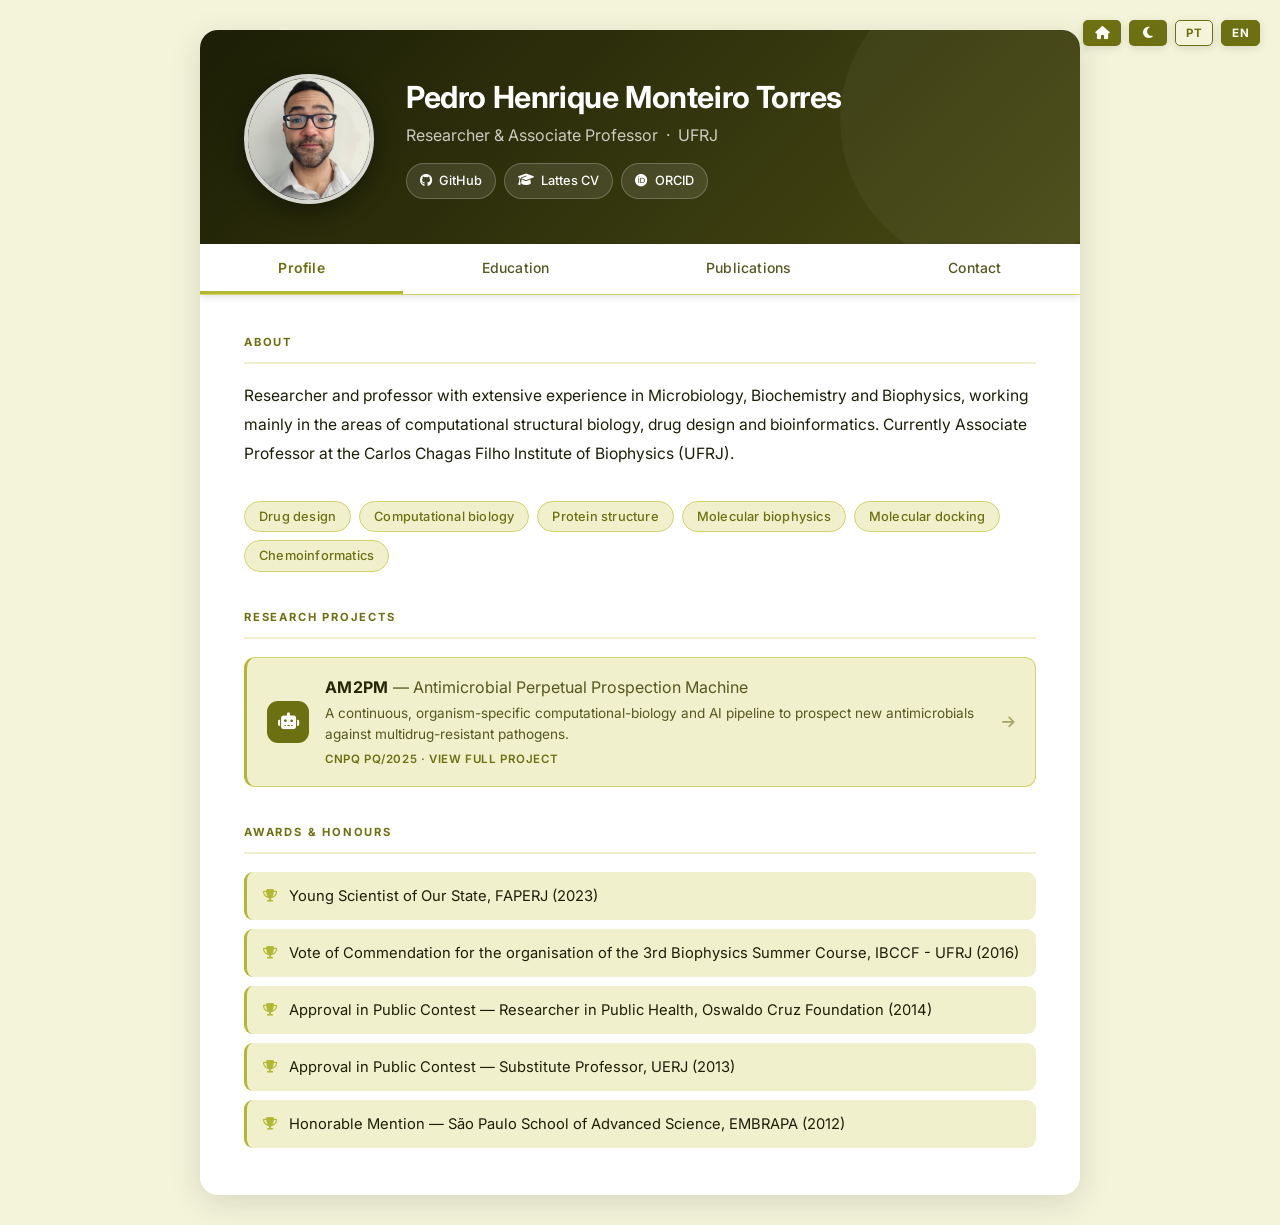
==== commit b71f6892: "Fix AM2PM English acronym expansion Correct the English gloss to "Antimicrobial Perpetual Prospectio" ====
--- a/index.html
+++ b/index.html
@@ -847,7 +847,7 @@
                 <a class="project-card" href="am2pm.html">
                     <div class="project-icon"><i class="fas fa-robot"></i></div>
                     <div class="project-body">
-                        <div class="project-acronym">AM2PM <span>— Antimicrobial Machine for Perpetual Mining</span></div>
+                        <div class="project-acronym">AM2PM <span>— Antimicrobial Perpetual Prospection Machine</span></div>
                         <div class="project-tagline">A continuous, organism-specific computational-biology and AI pipeline to prospect new antimicrobials against multidrug-resistant pathogens.</div>
                         <div class="project-meta">CNPq PQ/2025 · View full project</div>
                     </div>
